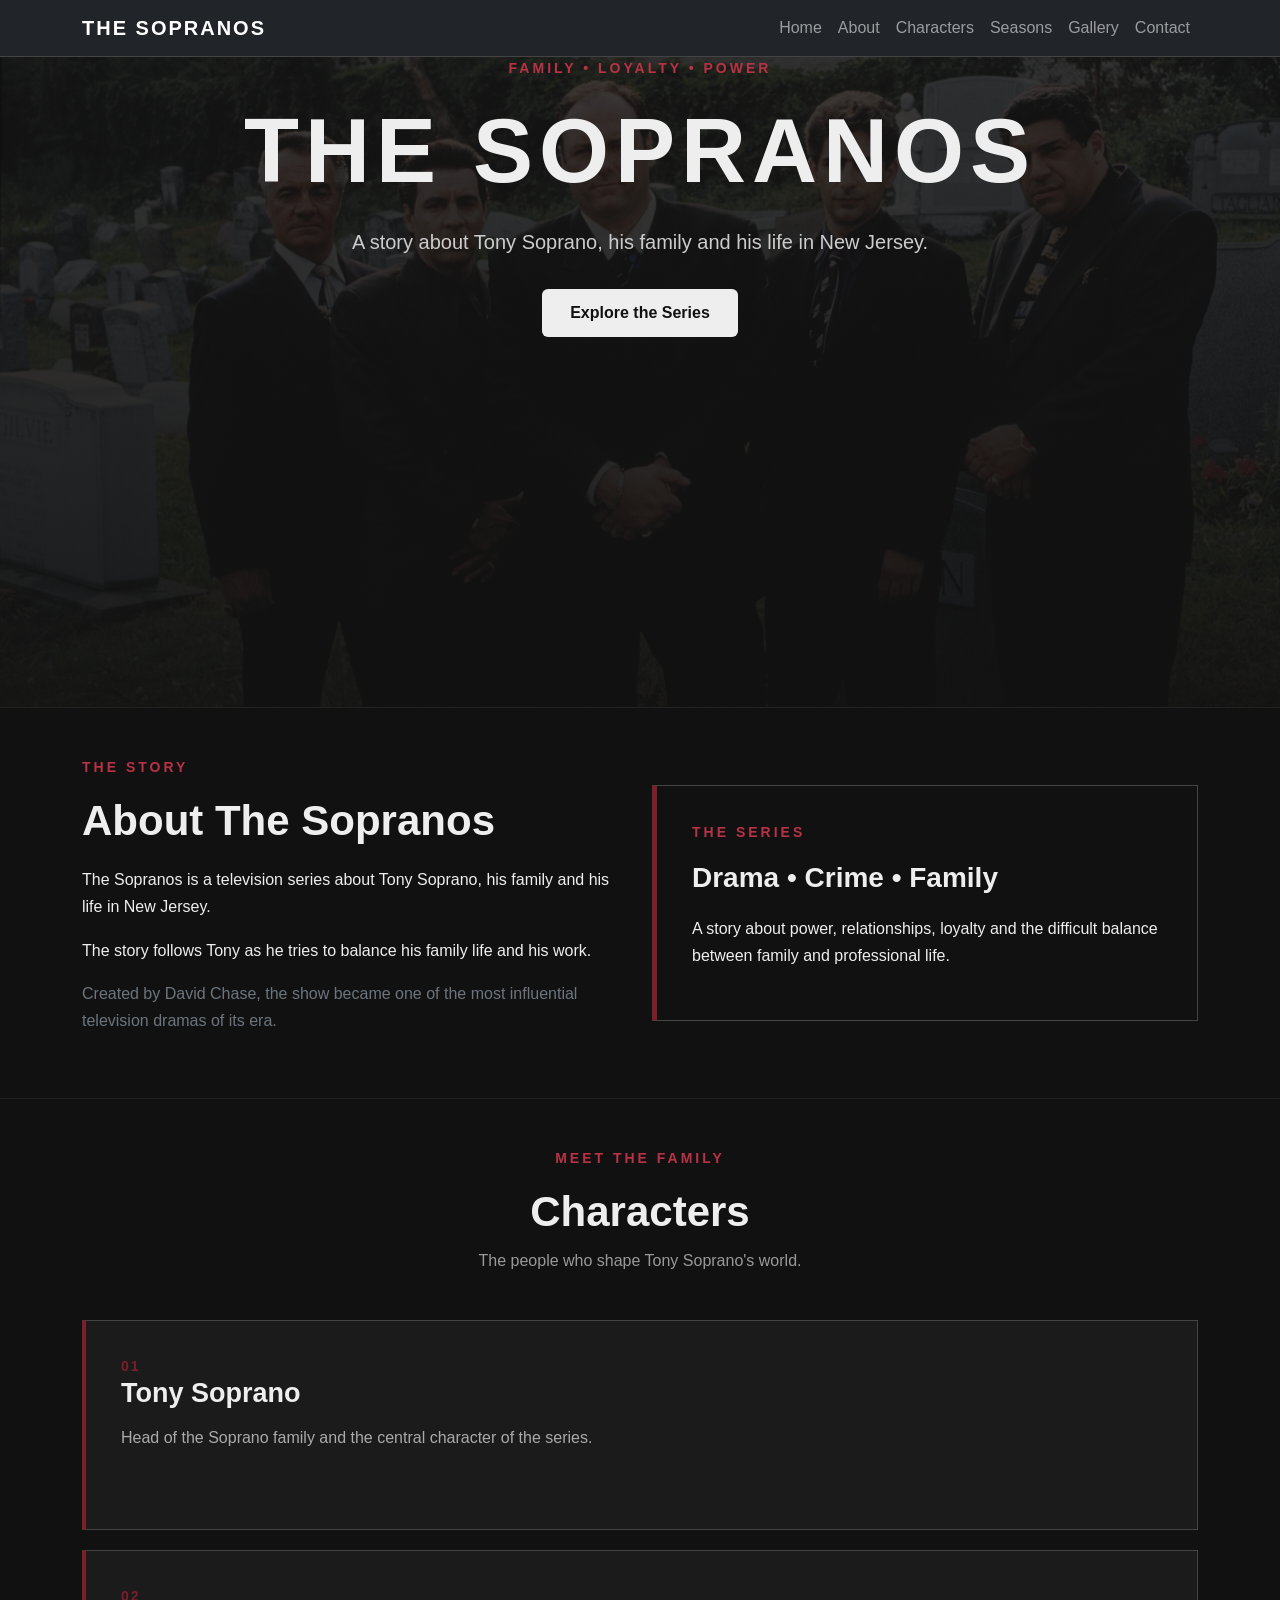
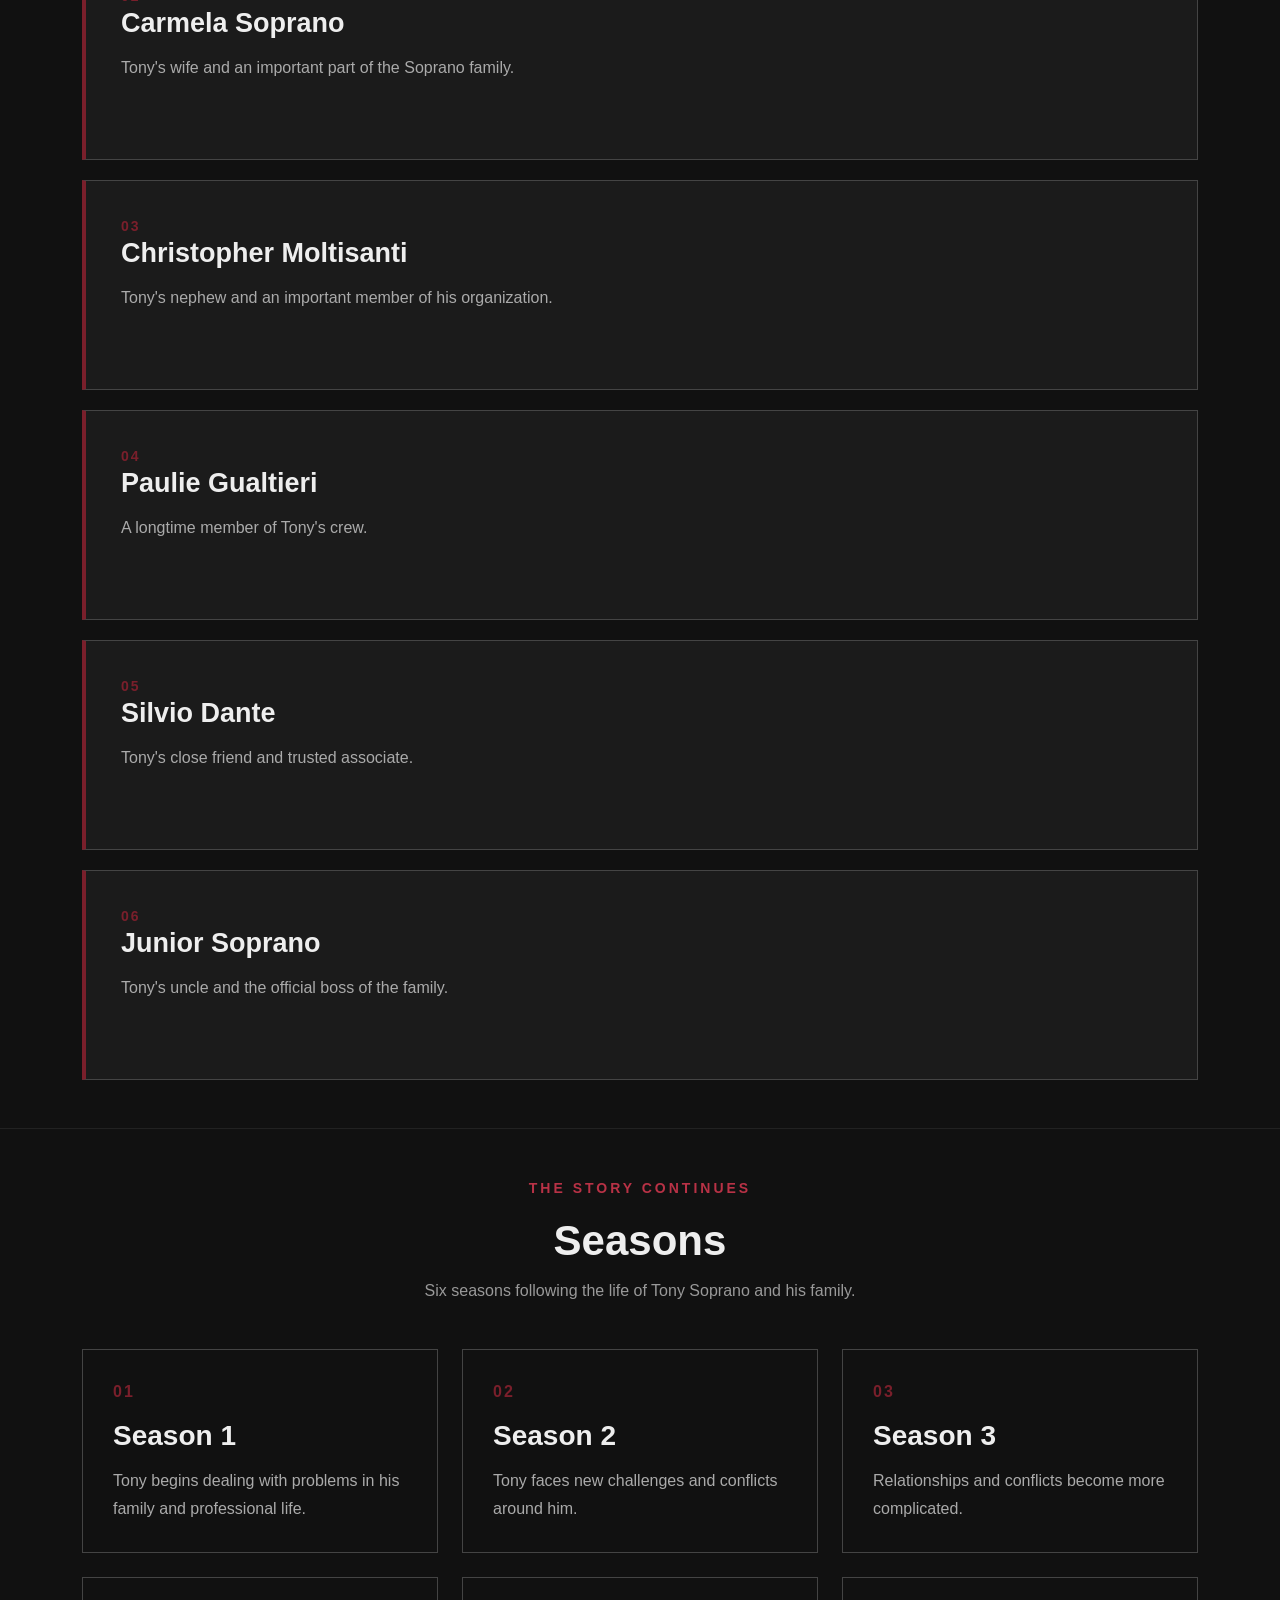
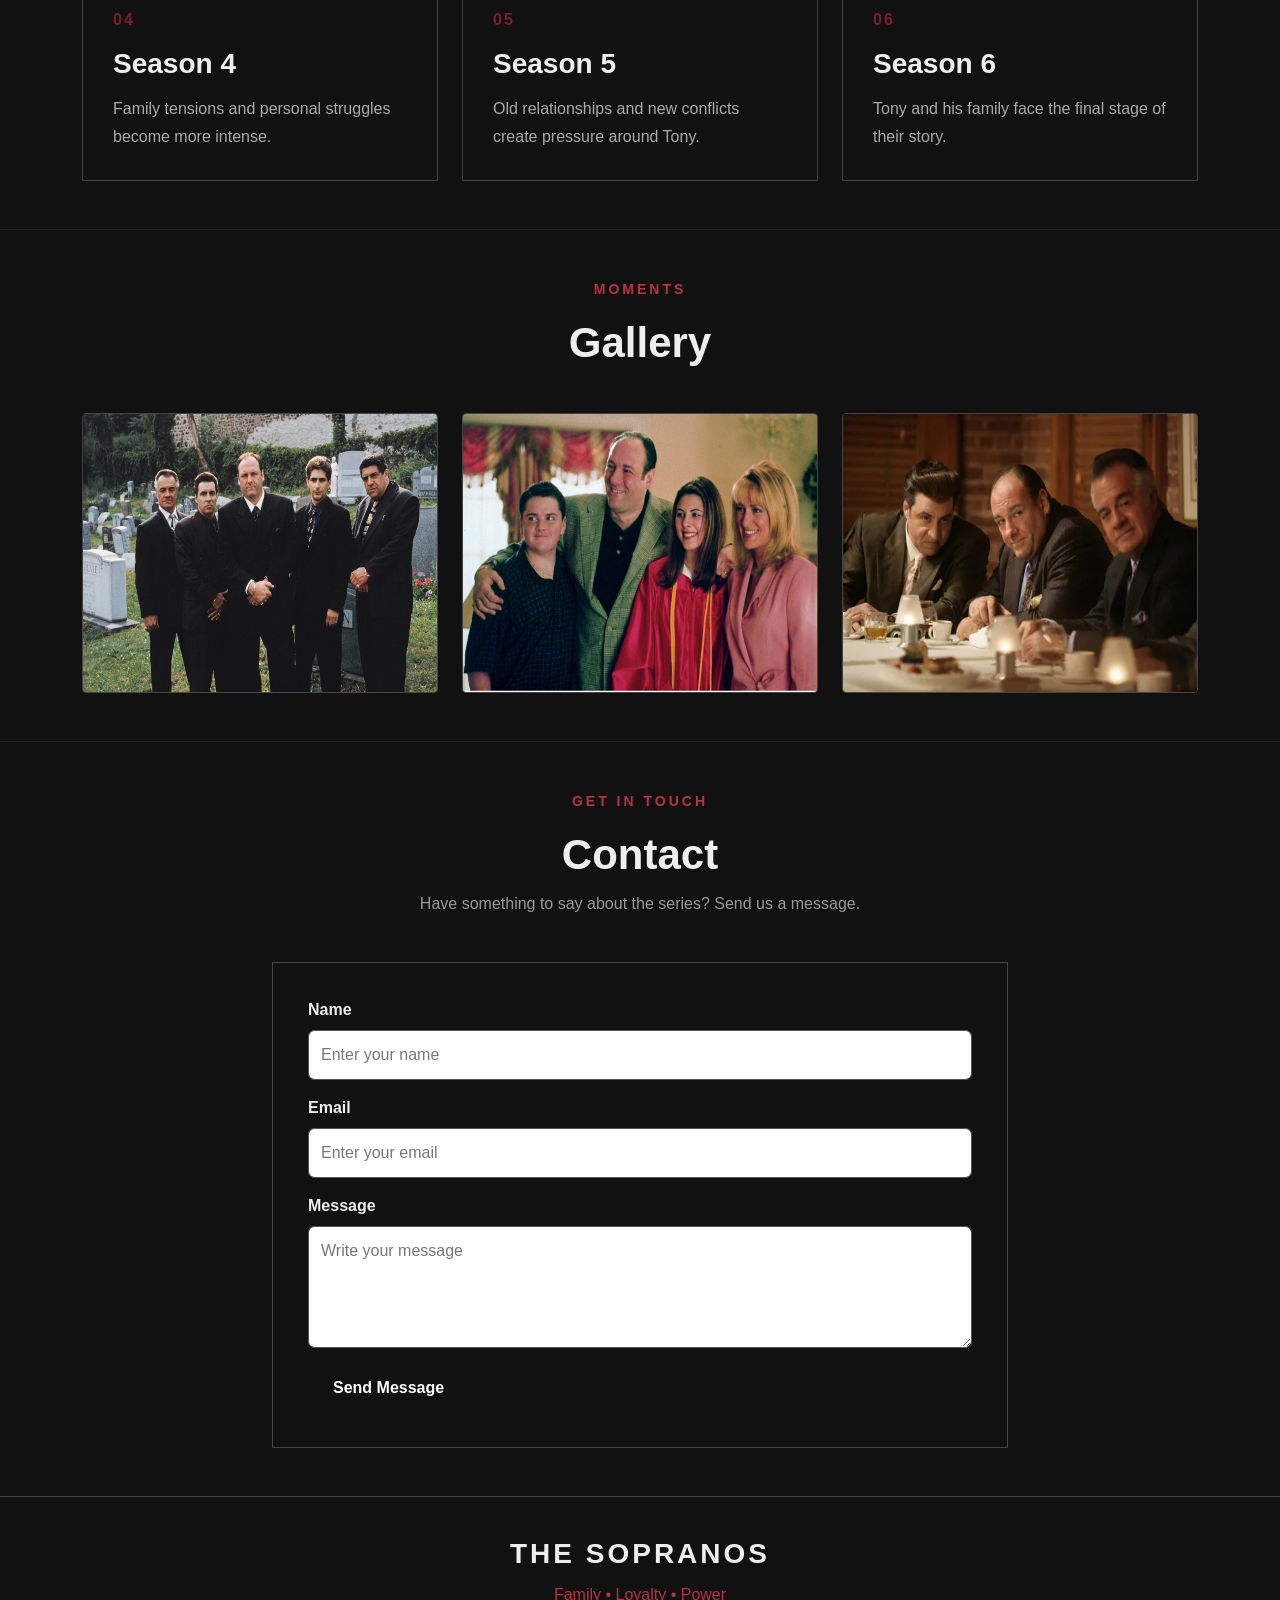
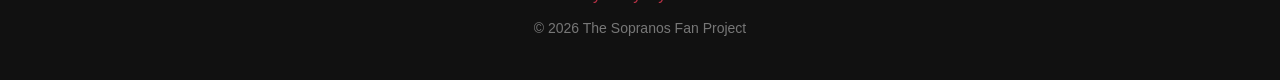
==== index.html @ 7b1c1f1a "first commit" ====
<!DOCTYPE html>

<html lang="en">

<head>
    <meta charset="UTF-8">
    <meta name="viewport" content="width=device-width, initial-scale=1.0">


<title>The Sopranos</title>

<link
    href="https://cdn.jsdelivr.net/npm/bootstrap@5.3.3/dist/css/bootstrap.min.css"
    rel="stylesheet">

<link rel="stylesheet" href="css/style.css">


</head>

<body>


<nav class="navbar navbar-expand-lg navbar-dark bg-dark">
    <div class="container">

        <a class="navbar-brand" href="#home">THE SOPRANOS</a>

        <button
            class="navbar-toggler"
            type="button"
            data-bs-toggle="collapse"
            data-bs-target="#mainNavbar"
            aria-controls="mainNavbar"
            aria-expanded="false"
            aria-label="Toggle navigation">

            <span class="navbar-toggler-icon"></span>
        </button>

        <div class="collapse navbar-collapse" id="mainNavbar">

            <ul class="navbar-nav ms-auto">

                <li class="nav-item">
                    <a class="nav-link" href="#home">Home</a>
                </li>

                <li class="nav-item">
                    <a class="nav-link" href="#about">About</a>
                </li>

                <li class="nav-item">
                    <a class="nav-link" href="characters.html">
    Characters
</a>
                </li>

                <li class="nav-item">
                    <a class="nav-link" href="#seasons">Seasons</a>
                </li>

                <li class="nav-item">
                    <a class="nav-link" href="#gallery">Gallery</a>
                </li>

                <li class="nav-item">
                    <a class="nav-link" href="#contact">Contact</a>
                </li>

            </ul>

        </div>
    </div>
</nav>


<main>

    <section id="home" class="hero-section">

        <div class="container text-center">

            <p class="hero-label">FAMILY • LOYALTY • POWER</p>

            <h1>THE SOPRANOS</h1>

            <p class="hero-description">
                A story about Tony Soprano,
                his family and his life in New Jersey.
            </p>

            <a href="#about" class="btn hero-button">
                Explore the Series
            </a>

        </div>

    </section>


    <section id="about" class="py-5">

        <div class="container">

            <div class="row align-items-center g-4">

                <div class="col-12 col-md-6">

                    <p class="section-label">THE STORY</p>

                    <h2>About The Sopranos</h2>

                    <p>
                        The Sopranos is a television series about Tony Soprano,
                        his family and his life in New Jersey.
                    </p>

                    <p>
                        The story follows Tony as he tries to balance
                        his family life and his work.
                    </p>

                    <p class="text-secondary">
                        Created by David Chase, the show became one of the
                        most influential television dramas of its era.
                    </p>

                </div>

                <div class="col-12 col-md-6">

                    <div class="about-box">

                        <p class="section-label">THE SERIES</p>

                        <h3>Drama • Crime • Family</h3>

                        <p>
                            A story about power, relationships,
                            loyalty and the difficult balance between
                            family and professional life.
                        </p>

                    </div>

                </div>

            </div>

        </div>

    </section>


    <section id="characters" class="py-5">

        <div class="container">

            <div class="section-heading text-center">

                <p class="section-label">MEET THE FAMILY</p>

                <h2>Characters</h2>

                <p>
                    The people who shape Tony Soprano's world.
                </p>

            </div>

            <div class="characters-grid">

                <div class="character-card">

                    <span class="character-number">01</span>

                    <h3>Tony Soprano</h3>

                    <p>
                        Head of the Soprano family and the central
                        character of the series.
                    </p>

                </div>


                <div class="character-card">

                    <span class="character-number">02</span>

                    <h3>Carmela Soprano</h3>

                    <p>
                        Tony's wife and an important part of
                        the Soprano family.
                    </p>

                </div>


                <div class="character-card">

                    <span class="character-number">03</span>

                    <h3>Christopher Moltisanti</h3>

                    <p>
                        Tony's nephew and an important member
                        of his organization.
                    </p>

                </div>


                <div class="character-card">

                    <span class="character-number">04</span>

                    <h3>Paulie Gualtieri</h3>

                    <p>
                        A longtime member of Tony's crew.
                    </p>

                </div>


                <div class="character-card">

                    <span class="character-number">05</span>

                    <h3>Silvio Dante</h3>

                    <p>
                        Tony's close friend and trusted associate.
                    </p>

                </div>


                <div class="character-card">

                    <span class="character-number">06</span>

                    <h3>Junior Soprano</h3>

                    <p>
                        Tony's uncle and the official boss
                        of the family.
                    </p>

                </div>

            </div>

        </div>

    </section>


    <section id="seasons" class="py-5">

        <div class="container">

            <div class="section-heading text-center">

                <p class="section-label">THE STORY CONTINUES</p>

                <h2>Seasons</h2>

                <p>
                    Six seasons following the life of Tony Soprano
                    and his family.
                </p>

            </div>

            <div class="row g-4">

                <div class="col-12 col-md-6 col-lg-4">

                    <div class="season-card h-100">

                        <span>01</span>

                        <h3>Season 1</h3>

                        <p>
                            Tony begins dealing with problems
                            in his family and professional life.
                        </p>

                    </div>

                </div>


                <div class="col-12 col-md-6 col-lg-4">

                    <div class="season-card h-100">

                        <span>02</span>

                        <h3>Season 2</h3>

                        <p>
                            Tony faces new challenges and
                            conflicts around him.
                        </p>

                    </div>

                </div>


                <div class="col-12 col-md-6 col-lg-4">

                    <div class="season-card h-100">

                        <span>03</span>

                        <h3>Season 3</h3>

                        <p>
                            Relationships and conflicts
                            become more complicated.
                        </p>

                    </div>

                </div>


                <div class="col-12 col-md-6 col-lg-4">

                    <div class="season-card h-100">

                        <span>04</span>

                        <h3>Season 4</h3>

                        <p>
                            Family tensions and personal
                            struggles become more intense.
                        </p>

                    </div>

                </div>


                <div class="col-12 col-md-6 col-lg-4">

                    <div class="season-card h-100">

                        <span>05</span>

                        <h3>Season 5</h3>

                        <p>
                            Old relationships and new conflicts
                            create pressure around Tony.
                        </p>

                    </div>

                </div>


                <div class="col-12 col-md-6 col-lg-4">

                    <div class="season-card h-100">

                        <span>06</span>

                        <h3>Season 6</h3>

                        <p>
                            Tony and his family face the final
                            stage of their story.
                        </p>

                    </div>

                </div>

            </div>

        </div>

    </section>


    <section id="gallery" class="py-5">

        <div class="container">

            <div class="section-heading text-center">

                <p class="section-label">MOMENTS</p>

                <h2>Gallery</h2>

            </div>

            <div class="row g-4">

                <div class="col-12 col-md-6 col-lg-4">

                    <img
                        src="images/soprano1.webp"
                        alt="Tony Soprano and his crew"
                        class="img-fluid gallery-img">

                </div>


                <div class="col-12 col-md-6 col-lg-4">

                    <img
                        src="images/soprano2.avif"
                        alt="The Soprano family"
                        class="img-fluid gallery-img">

                </div>


                <div class="col-12 col-md-6 col-lg-4">

                    <img
                        src="images/soprano3.webp"
                        alt="Silvio, Tony and Paulie"
                        class="img-fluid gallery-img">

                </div>

            </div>

        </div>

    </section>


    <section id="contact" class="py-5">

        <div class="container">

            <div class="section-heading text-center">

                <p class="section-label">GET IN TOUCH</p>

                <h2>Contact</h2>

                <p>
                    Have something to say about the series?
                    Send us a message.
                </p>

            </div>

            <div class="row justify-content-center">

                <div class="col-12 col-md-8">

                    <form>

                        <div class="mb-3">

                            <label for="name" class="form-label">
                                Name
                            </label>

                            <input
                                type="text"
                                class="form-control"
                                id="name"
                                placeholder="Enter your name">

                        </div>


                        <div class="mb-3">

                            <label for="email" class="form-label">
                                Email
                            </label>

                            <input
                                type="email"
                                class="form-control"
                                id="email"
                                placeholder="Enter your email">

                        </div>


                        <div class="mb-3">

                            <label for="message" class="form-label">
                                Message
                            </label>

                            <textarea
                                class="form-control"
                                id="message"
                                rows="4"
                                placeholder="Write your message"></textarea>

                        </div>


                        <button type="submit" class="btn submit-button">
                            Send Message
                        </button>

                    </form>

                </div>

            </div>

        </div>

    </section>

</main>


<footer>

    <div class="container text-center">

        <h3>THE SOPRANOS</h3>

        <p>
            Family • Loyalty • Power
        </p>

        <small>
            © 2026 The Sopranos Fan Project
        </small>

    </div>

</footer>


<script
    src="https://cdn.jsdelivr.net/npm/bootstrap@5.3.3/dist/js/bootstrap.bundle.min.js">
</script>


</body>

</html>
---- css/style.css ----
* {
  box-sizing: border-box;
  }

html {
scroll-behavior: smooth;
}

body {
margin: 0;
font-family: Arial, sans-serif;
background-color: #111111;
color: #eeeeee;
}

section {
background-color: #111111;
border-top: 1px solid #222222;
}

h1,
h2,
h3 {
font-weight: 700;
}

h2 {
font-size: 42px;
margin-bottom: 20px;
}

p {
line-height: 1.7;
}

/* NAVBAR */

.navbar {
border-bottom: 1px solid #444444;
}

.navbar-brand {
font-weight: 700;
letter-spacing: 2px;
}

.nav-link {
transition: color 0.3s ease;
}

.nav-link:hover {
color: #b83246 !important;
}

/* HERO */

.hero-section {
min-height: 600px;

```
display: flex;
align-items: center;
justify-content: center;

background:
    linear-gradient(rgba(17, 17, 17, 0.82), rgba(17, 17, 17, 0.95)),
    url("../images/soprano1.webp");

background-size: cover;
background-position: center;

text-align: center;

border-top: none;
```

}

.hero-section h1 {
font-size: 72px;
letter-spacing: 6px;
margin: 10px 0 20px;
}

.hero-label,
.section-label {
color: #b83246;
font-size: 14px;
font-weight: 700;
letter-spacing: 3px;
text-transform: uppercase;
}

.hero-description {
max-width: 600px;
margin: 0 auto 30px;
color: #cccccc;
font-size: 20px;
}

.hero-button {
padding: 12px 28px;
background-color: #eeeeee;
color: #111111;
border: none;
font-weight: 700;
transition: 0.3s ease;
}

.hero-button:hover {
background-color: #b83246;
color: #ffffff;
transform: translateY(-3px);
}

/* ABOUT */

#about {
padding-top: 80px;
padding-bottom: 80px;
}

.about-box {
padding: 35px;

```
background-color: #1b1b1b;

border: 1px solid #444444;
border-left: 5px solid #7a1f2b;

transition: 0.3s ease;
```

}

.about-box:hover {
transform: translateY(-5px);
border-color: #7a1f2b;
}

.about-box h3 {
margin-bottom: 20px;
}

/* SECTION HEADINGS */

.section-heading {
max-width: 700px;
margin: 0 auto 45px;
}

.section-heading h2 {
margin-bottom: 10px;
}

.section-heading p:last-child {
color: #999999;
}

/* CHARACTERS */

#characters {
padding-top: 80px;
padding-bottom: 80px;
}

.characters-grid {
display: grid;
grid-template-columns: 1fr;
gap: 20px;
}

.character-card {
position: relative;

```
padding: 30px;
min-height: 210px;

background-color: #1b1b1b;

border: 1px solid #444444;
border-left: 4px solid #7a1f2b;

transition:
    transform 0.3s ease,
    border-color 0.3s ease,
    background-color 0.3s ease;
```

}

.character-card:hover {
transform: translateY(-8px);
border-color: #7a1f2b;
background-color: #202020;
}

.character-number {
display: block;

```
margin-bottom: 25px;

color: #7a1f2b;

font-size: 14px;
font-weight: 700;
letter-spacing: 2px;
```

}

.character-card h3 {
margin-bottom: 15px;
font-size: 25px;
}

.character-card p {
margin: 0;
color: #aaaaaa;
}

/* SEASONS */

#seasons {
padding-top: 80px;
padding-bottom: 80px;
}

.season-card {
padding: 30px;

```
background-color: #1b1b1b;

border: 1px solid #444444;

transition:
    transform 0.3s ease,
    border-color 0.3s ease;
```

}

.season-card:hover {
transform: translateY(-6px);
border-color: #7a1f2b;
}

.season-card > span {
color: #7a1f2b;

```
font-size: 14px;
font-weight: 700;
letter-spacing: 2px;
```

}

.season-card h3 {
margin-top: 15px;
margin-bottom: 15px;
}

.season-card p {
margin: 0;
color: #aaaaaa;
}

/* GALLERY */

#gallery {
padding-top: 80px;
padding-bottom: 80px;
}

.gallery-img {
width: 100%;
height: 280px;

```
object-fit: cover;

border: 1px solid #444444;
border-radius: 4px;

transition:
    transform 0.3s ease,
    border-color 0.3s ease;
```

}

.gallery-img:hover {
transform: scale(1.03);
border-color: #7a1f2b;
}

/* CONTACT */

#contact {
padding-top: 80px;
padding-bottom: 80px;
}

form {
padding: 35px;

```
background-color: #1b1b1b;

border: 1px solid #444444;
```

}

.form-label {
color: #eeeeee;
font-weight: 600;
}

.form-control {
padding: 12px;

```
background-color: #222222;
color: #eeeeee;

border: 1px solid #555555;
```

}

.form-control::placeholder {
color: #777777;
}

.form-control:focus {
background-color: #222222;
color: #eeeeee;

```
border-color: #7a1f2b;

box-shadow: none;
```

}

.submit-button {
padding: 12px 25px;

```
background-color: #7a1f2b;
color: #ffffff;

border: none;

font-weight: 700;

transition: 0.3s ease;
```

}

.submit-button:hover {
background-color: #b83246;
color: #ffffff;
transform: translateY(-2px);
}

/* FOOTER */

footer {
padding: 40px 0;

```
background-color: #0b0b0b;

border-top: 1px solid #444444;
```

}

footer h3 {
margin-bottom: 10px;

```
font-size: 20px;
letter-spacing: 3px;
```

}

footer p {
margin-bottom: 8px;
color: #b83246;
}

footer small {
color: #777777;
}

/* TABLET */

@media (min-width: 768px) {

```
.characters-grid {
    grid-template-columns: repeat(2, 1fr);
}

.hero-section h1 {
    font-size: 80px;
}

.character-card {
    padding: 35px;
}
```

}

/* LAPTOP */

@media (min-width: 1200px) {

```
.characters-grid {
    grid-template-columns: repeat(3, 1fr);
}

.hero-section {
    min-height: 650px;
}

.hero-section h1 {
    font-size: 90px;
}

.character-card h3 {
    font-size: 27px;
}
```

}

/* MOBILE */

@media (max-width: 575px) {

```
h2 {
    font-size: 34px;
}

.hero-section {
    min-height: 550px;
    padding: 40px 20px;
}

.hero-section h1 {
    font-size: 48px;
    letter-spacing: 3px;
}

.hero-description {
    font-size: 17px;
}

.section-label {
    font-size: 12px;
    letter-spacing: 2px;
}

.about-box,
form {
    padding: 25px;
}

.gallery-img {
    height: 230px;
}
```

}
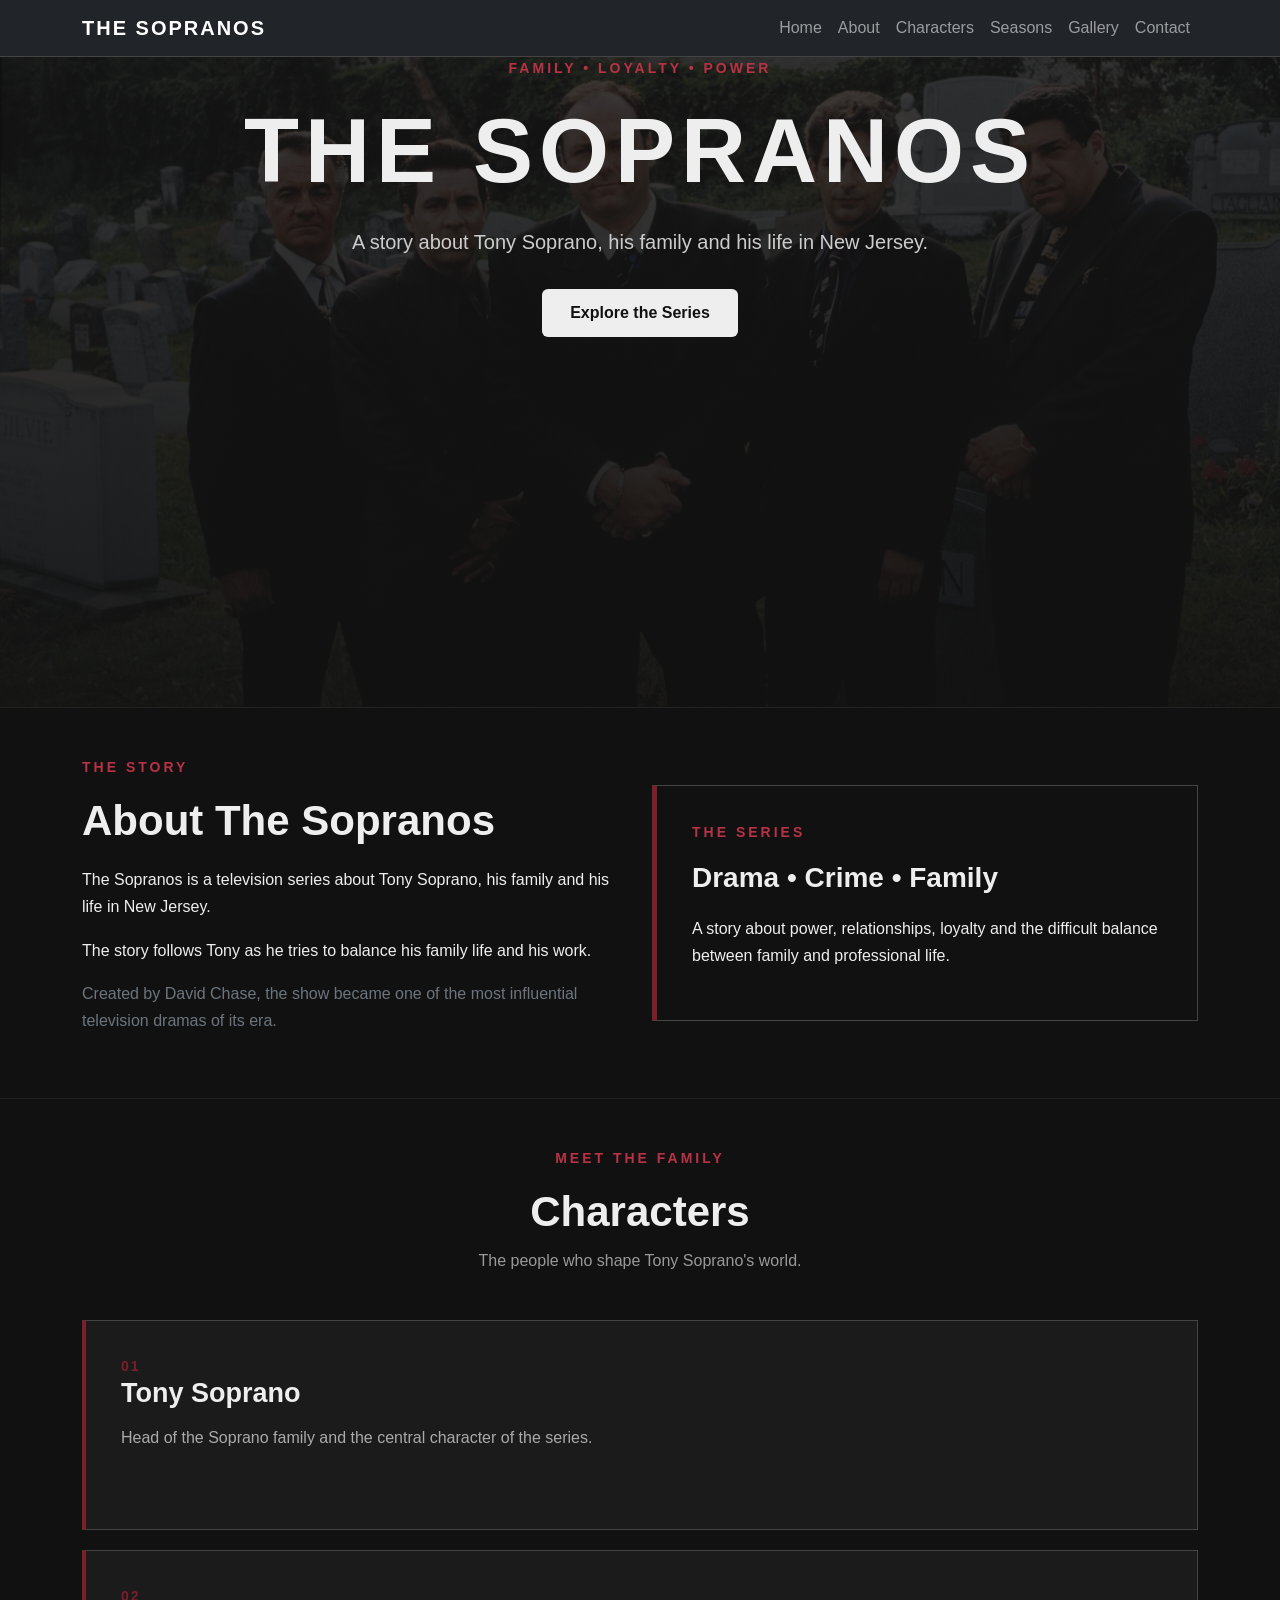
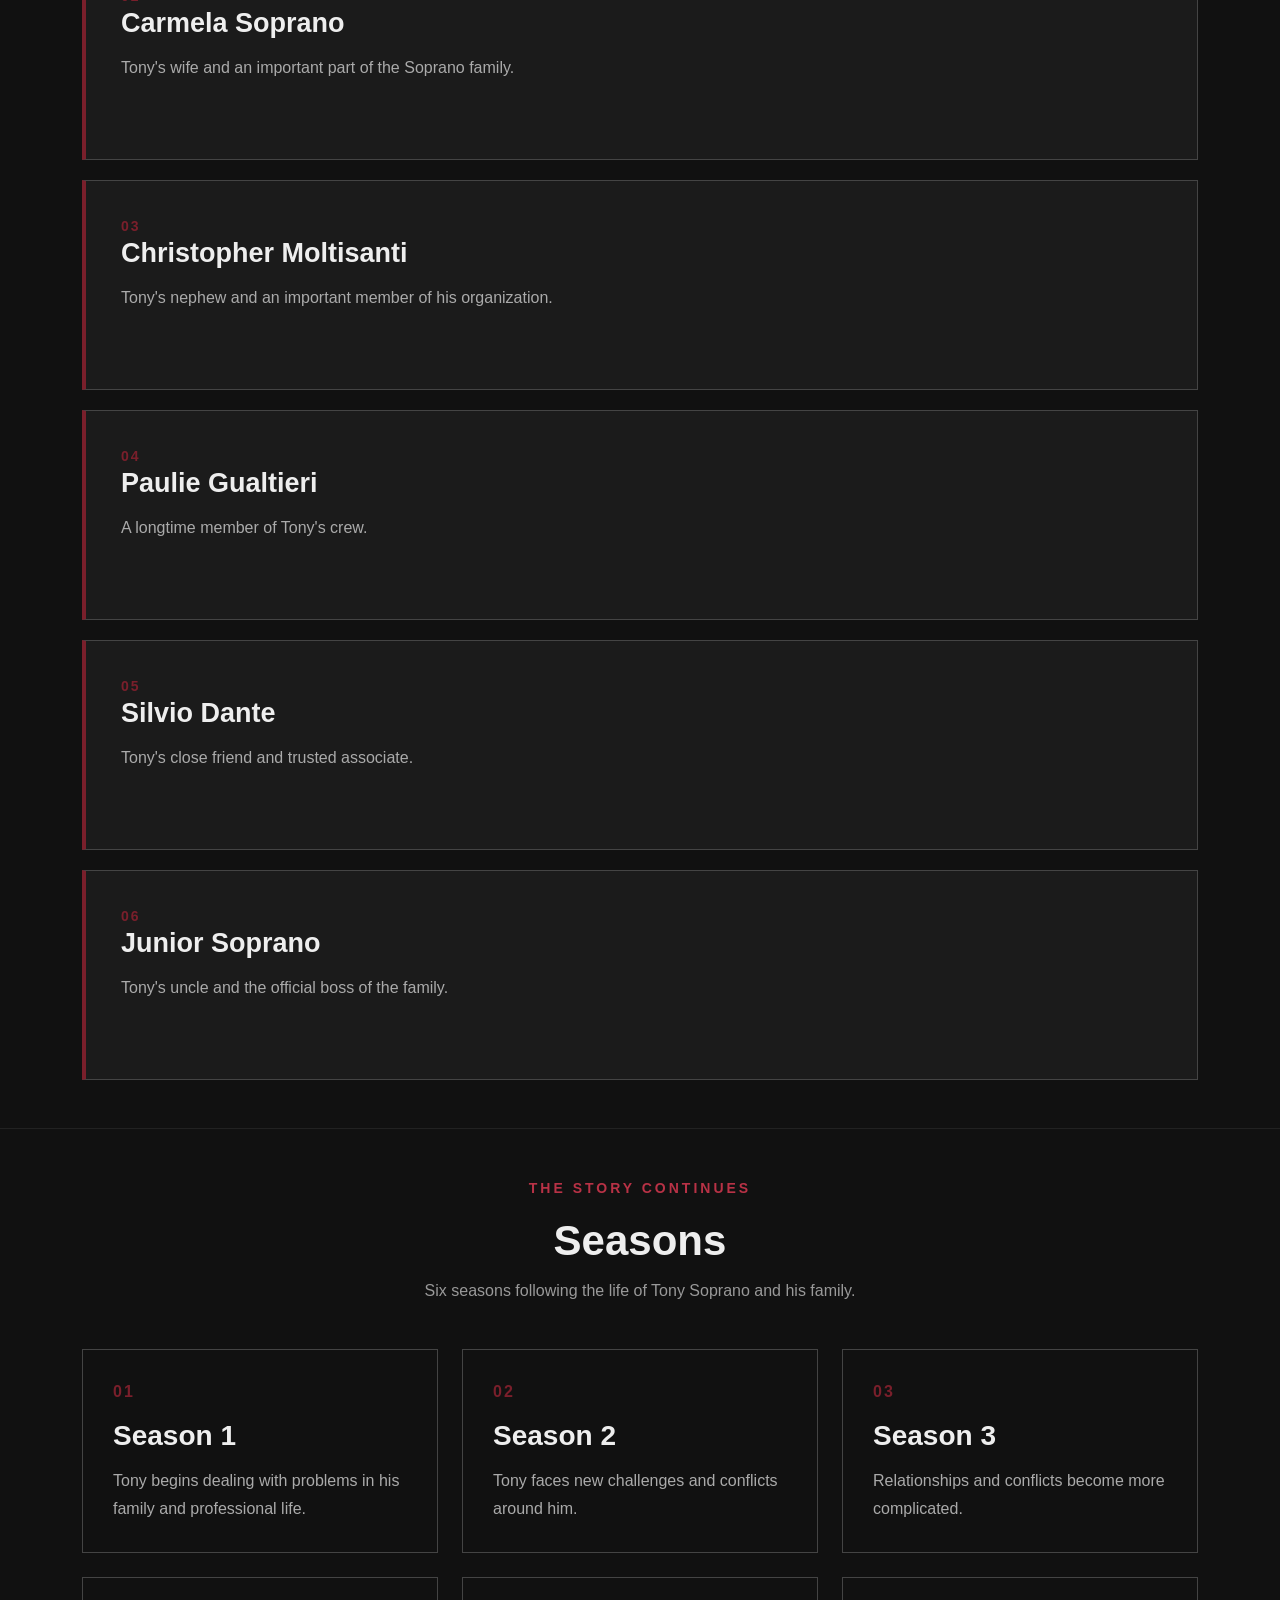
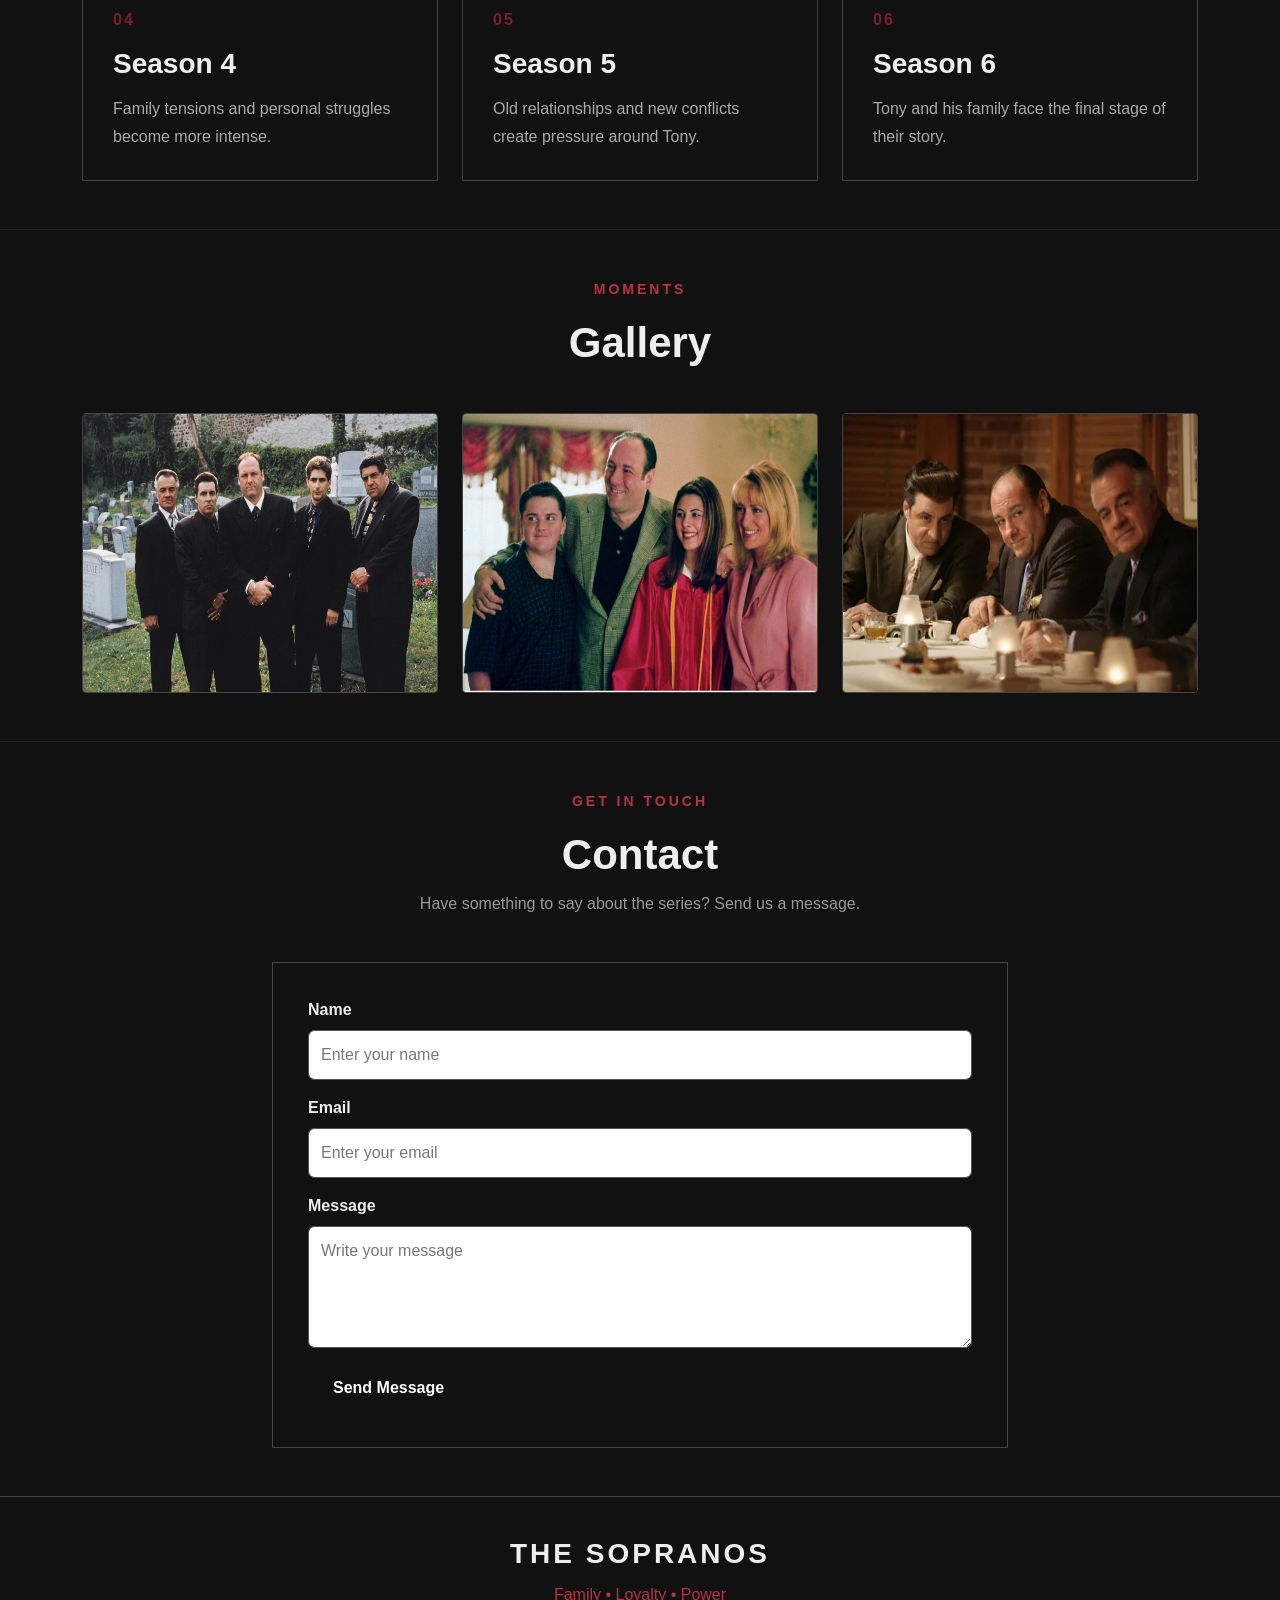
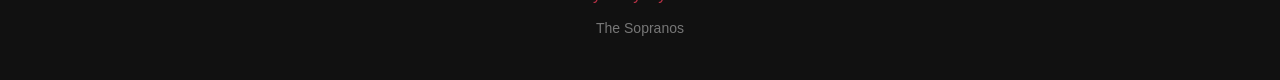
==== commit 261c42e4: "Second Commit" ====
--- a/index.html
+++ b/index.html
@@ -538,7 +538,7 @@
         </p>
 
         <small>
-            © 2026 The Sopranos Fan Project
+            The Sopranos
         </small>
 
     </div>
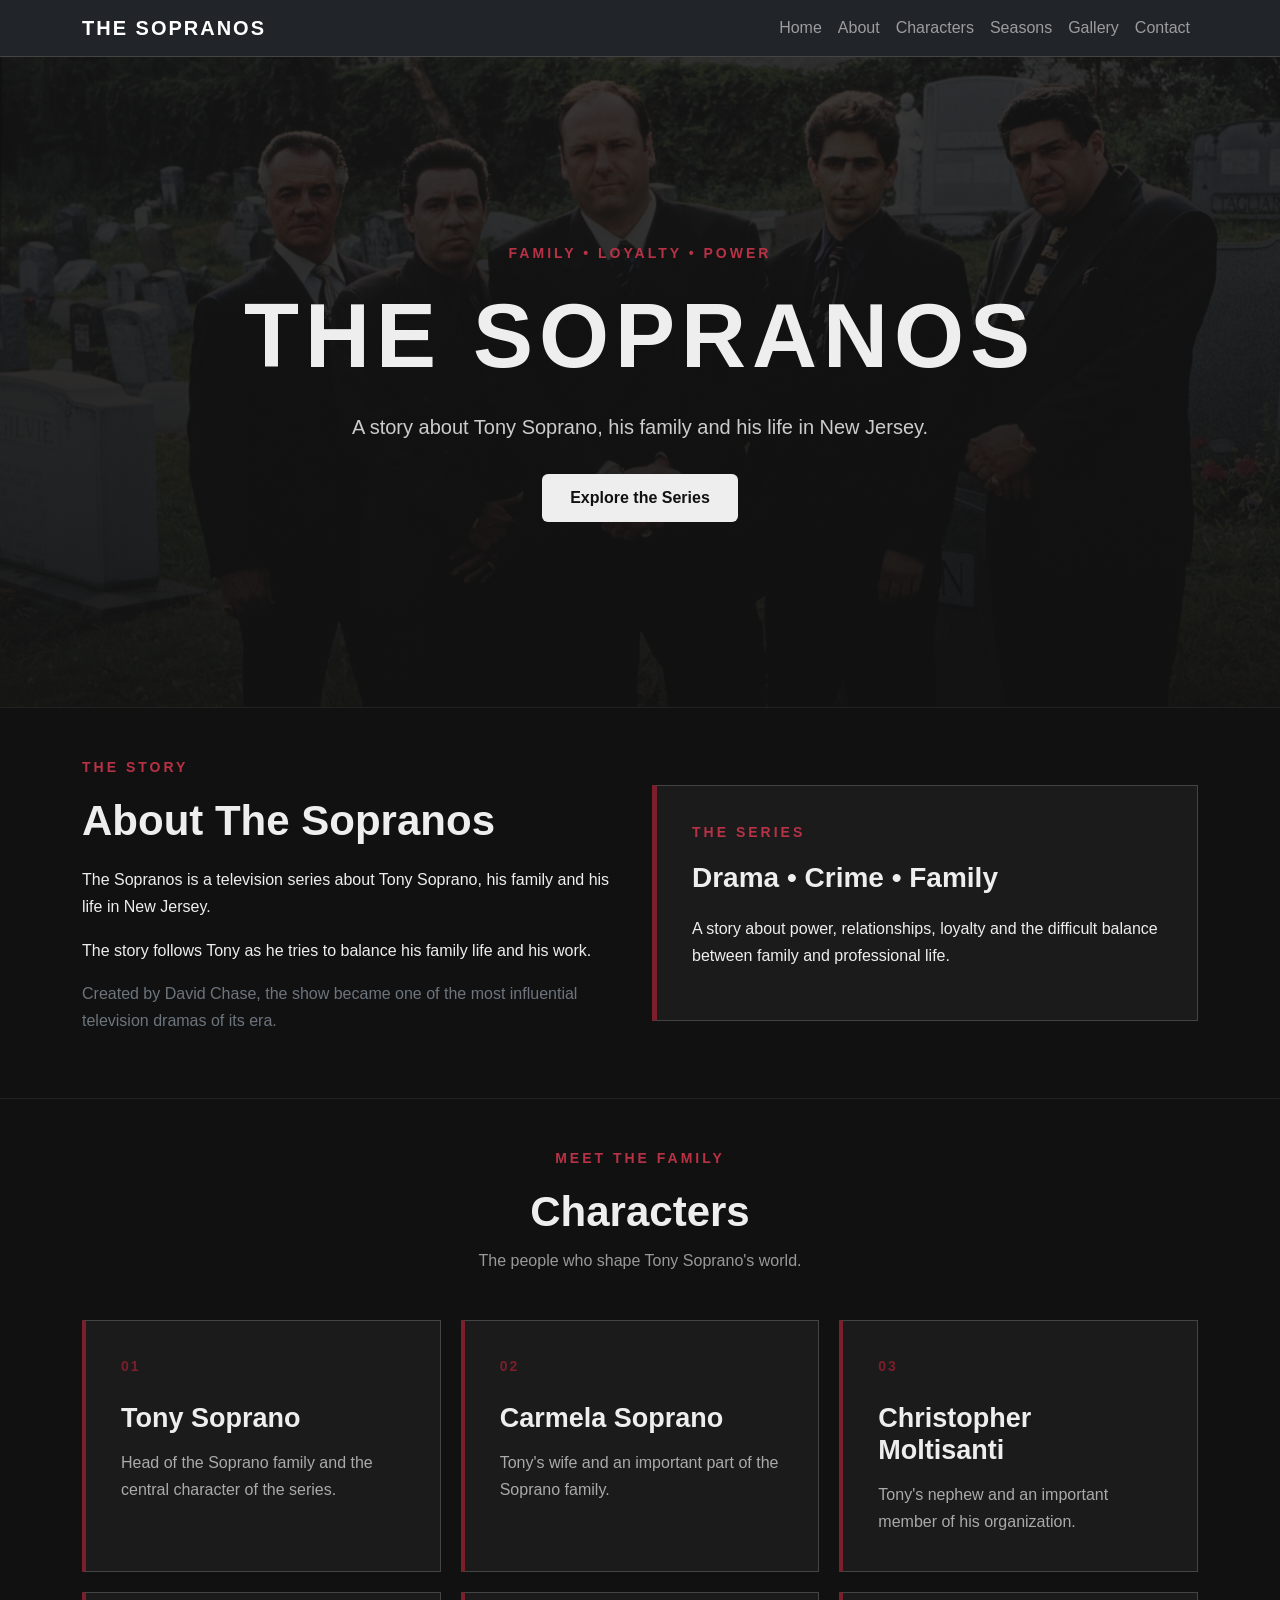
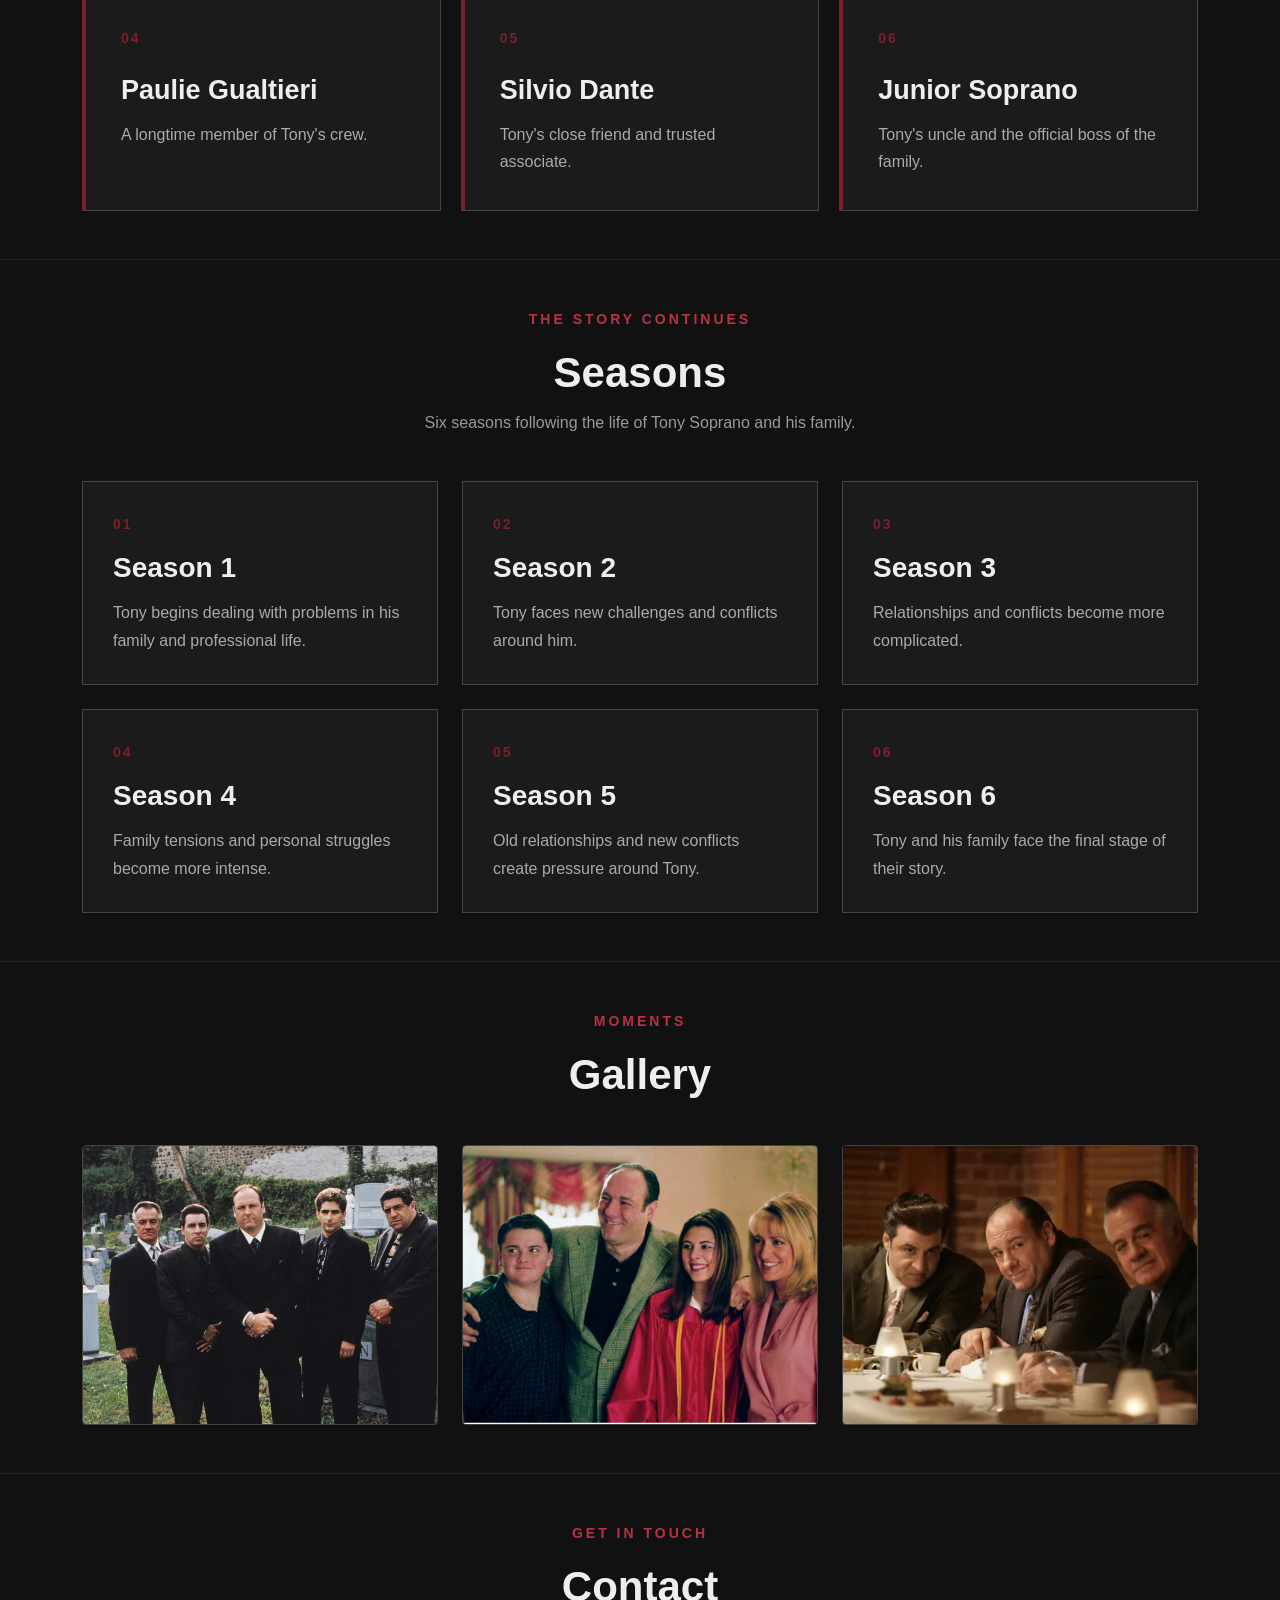
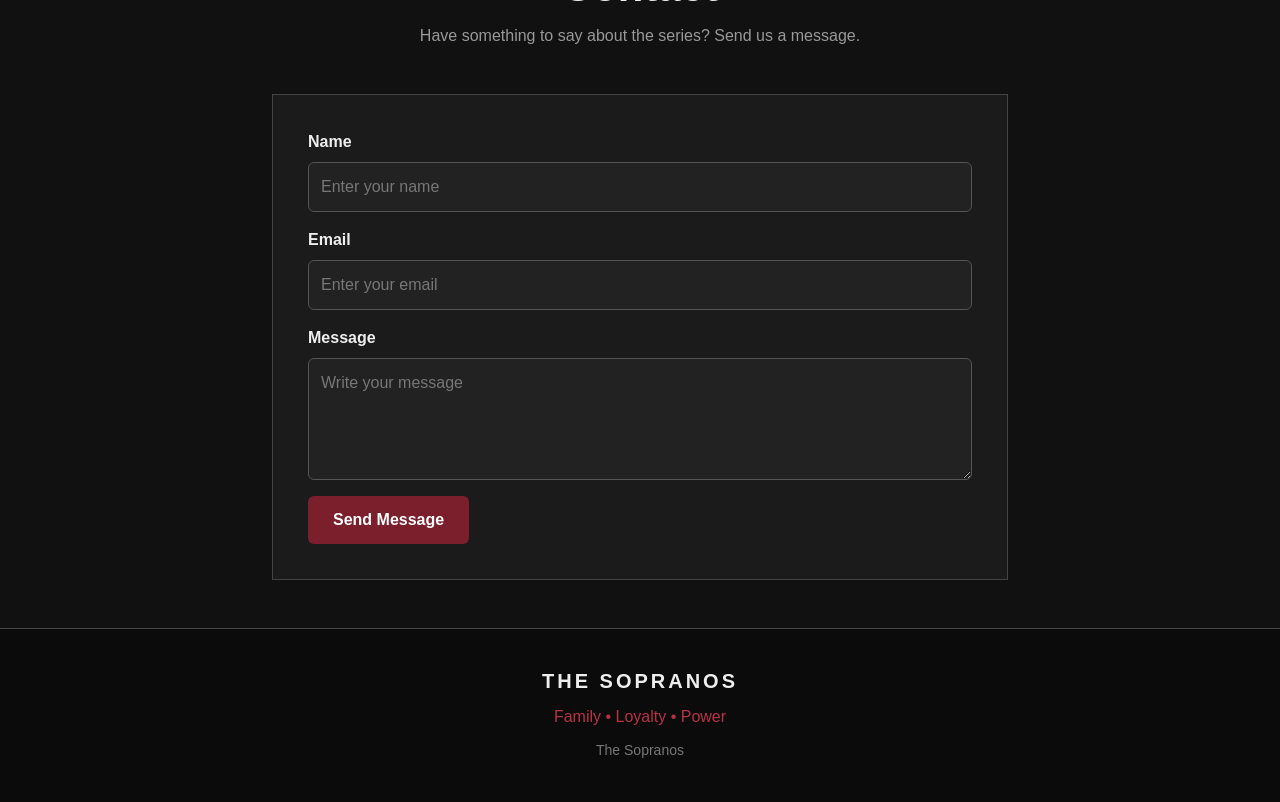
==== commit e46a2ecb: "fix bug" ====
--- a/index.html
+++ b/index.html
@@ -6,20 +6,16 @@
     <meta charset="UTF-8">
     <meta name="viewport" content="width=device-width, initial-scale=1.0">
 
-
-<title>The Sopranos</title>
-
-<link
-    href="https://cdn.jsdelivr.net/npm/bootstrap@5.3.3/dist/css/bootstrap.min.css"
-    rel="stylesheet">
-
-<link rel="stylesheet" href="css/style.css">
-
-
+    <title>The Sopranos</title>
+
+    <link
+        href="https://cdn.jsdelivr.net/npm/bootstrap@5.3.3/dist/css/bootstrap.min.css"
+        rel="stylesheet">
+
+    <link rel="stylesheet" href="css/style.css">
 </head>
 
 <body>
-
 
 <nav class="navbar navbar-expand-lg navbar-dark bg-dark">
     <div class="container">
@@ -51,9 +47,7 @@
                 </li>
 
                 <li class="nav-item">
-                    <a class="nav-link" href="characters.html">
-    Characters
-</a>
+                    <a class="nav-link" href="characters.html">Characters</a>
                 </li>
 
                 <li class="nav-item">
@@ -463,7 +457,7 @@
 
                 <div class="col-12 col-md-8">
 
-                    <form>
+                    <form action="#" method="post">
 
                         <div class="mb-3">
 
@@ -475,7 +469,9 @@
                                 type="text"
                                 class="form-control"
                                 id="name"
-                                placeholder="Enter your name">
+                                name="name"
+                                placeholder="Enter your name"
+                                required>
 
                         </div>
 
@@ -490,7 +486,9 @@
                                 type="email"
                                 class="form-control"
                                 id="email"
-                                placeholder="Enter your email">
+                                name="email"
+                                placeholder="Enter your email"
+                                required>
 
                         </div>
 
@@ -504,8 +502,10 @@
                             <textarea
                                 class="form-control"
                                 id="message"
+                                name="message"
                                 rows="4"
-                                placeholder="Write your message"></textarea>
+                                placeholder="Write your message"
+                                required></textarea>
 
                         </div>
 
@@ -550,7 +550,6 @@
     src="https://cdn.jsdelivr.net/npm/bootstrap@5.3.3/dist/js/bootstrap.bundle.min.js">
 </script>
 
-
 </body>
 
-</html>
+</html>
--- a/css/style.css
+++ b/css/style.css
@@ -1,489 +1,411 @@
 * {
-  box-sizing: border-box;
-  }
+    box-sizing: border-box;
+}
 
 html {
-scroll-behavior: smooth;
+    scroll-behavior: smooth;
 }
 
 body {
-margin: 0;
-font-family: Arial, sans-serif;
-background-color: #111111;
-color: #eeeeee;
+    margin: 0;
+    font-family: Arial, sans-serif;
+    background-color: #111111;
+    color: #eeeeee;
 }
 
 section {
-background-color: #111111;
-border-top: 1px solid #222222;
+    background-color: #111111;
+    border-top: 1px solid #222222;
 }
 
 h1,
 h2,
 h3 {
-font-weight: 700;
+    font-weight: 700;
 }
 
 h2 {
-font-size: 42px;
-margin-bottom: 20px;
+    font-size: 42px;
+    margin-bottom: 20px;
 }
 
 p {
-line-height: 1.7;
+    line-height: 1.7;
 }
 
 /* NAVBAR */
 
 .navbar {
-border-bottom: 1px solid #444444;
+    border-bottom: 1px solid #444444;
 }
 
 .navbar-brand {
-font-weight: 700;
-letter-spacing: 2px;
+    font-weight: 700;
+    letter-spacing: 2px;
 }
 
 .nav-link {
-transition: color 0.3s ease;
+    transition: color 0.3s ease;
 }
 
 .nav-link:hover {
-color: #b83246 !important;
+    color: #b83246 !important;
 }
 
 /* HERO */
 
 .hero-section {
-min-height: 600px;
-
-```
-display: flex;
-align-items: center;
-justify-content: center;
-
-background:
-    linear-gradient(rgba(17, 17, 17, 0.82), rgba(17, 17, 17, 0.95)),
-    url("../images/soprano1.webp");
-
-background-size: cover;
-background-position: center;
-
-text-align: center;
-
-border-top: none;
-```
-
+    min-height: 600px;
+    display: flex;
+    align-items: center;
+    justify-content: center;
+
+    background:
+        linear-gradient(
+            rgba(17, 17, 17, 0.82),
+            rgba(17, 17, 17, 0.95)
+        ),
+        url("../images/soprano1.webp");
+
+    background-size: cover;
+    background-position: center;
+    text-align: center;
+    border-top: none;
 }
 
 .hero-section h1 {
-font-size: 72px;
-letter-spacing: 6px;
-margin: 10px 0 20px;
+    font-size: 72px;
+    letter-spacing: 6px;
+    margin: 10px 0 20px;
 }
 
 .hero-label,
 .section-label {
-color: #b83246;
-font-size: 14px;
-font-weight: 700;
-letter-spacing: 3px;
-text-transform: uppercase;
+    color: #b83246;
+    font-size: 14px;
+    font-weight: 700;
+    letter-spacing: 3px;
+    text-transform: uppercase;
 }
 
 .hero-description {
-max-width: 600px;
-margin: 0 auto 30px;
-color: #cccccc;
-font-size: 20px;
+    max-width: 600px;
+    margin: 0 auto 30px;
+    color: #cccccc;
+    font-size: 20px;
 }
 
 .hero-button {
-padding: 12px 28px;
-background-color: #eeeeee;
-color: #111111;
-border: none;
-font-weight: 700;
-transition: 0.3s ease;
+    padding: 12px 28px;
+    background-color: #eeeeee;
+    color: #111111;
+    border: none;
+    font-weight: 700;
+    transition: 0.3s ease;
 }
 
 .hero-button:hover {
-background-color: #b83246;
-color: #ffffff;
-transform: translateY(-3px);
+    background-color: #b83246;
+    color: #ffffff;
+    transform: translateY(-3px);
 }
 
 /* ABOUT */
 
 #about {
-padding-top: 80px;
-padding-bottom: 80px;
+    padding-top: 80px;
+    padding-bottom: 80px;
 }
 
 .about-box {
-padding: 35px;
-
-```
-background-color: #1b1b1b;
-
-border: 1px solid #444444;
-border-left: 5px solid #7a1f2b;
-
-transition: 0.3s ease;
-```
-
+    padding: 35px;
+    background-color: #1b1b1b;
+    border: 1px solid #444444;
+    border-left: 5px solid #7a1f2b;
+    transition: 0.3s ease;
 }
 
 .about-box:hover {
-transform: translateY(-5px);
-border-color: #7a1f2b;
+    transform: translateY(-5px);
+    border-color: #7a1f2b;
 }
 
 .about-box h3 {
-margin-bottom: 20px;
+    margin-bottom: 20px;
 }
 
 /* SECTION HEADINGS */
 
 .section-heading {
-max-width: 700px;
-margin: 0 auto 45px;
+    max-width: 700px;
+    margin: 0 auto 45px;
 }
 
 .section-heading h2 {
-margin-bottom: 10px;
+    margin-bottom: 10px;
 }
 
 .section-heading p:last-child {
-color: #999999;
+    color: #999999;
 }
 
 /* CHARACTERS */
 
 #characters {
-padding-top: 80px;
-padding-bottom: 80px;
+    padding-top: 80px;
+    padding-bottom: 80px;
 }
 
 .characters-grid {
-display: grid;
-grid-template-columns: 1fr;
-gap: 20px;
+    display: grid;
+    grid-template-columns: 1fr;
+    gap: 20px;
 }
 
 .character-card {
-position: relative;
-
-```
-padding: 30px;
-min-height: 210px;
-
-background-color: #1b1b1b;
-
-border: 1px solid #444444;
-border-left: 4px solid #7a1f2b;
-
-transition:
-    transform 0.3s ease,
-    border-color 0.3s ease,
-    background-color 0.3s ease;
-```
-
+    position: relative;
+    padding: 30px;
+    min-height: 210px;
+    background-color: #1b1b1b;
+    border: 1px solid #444444;
+    border-left: 4px solid #7a1f2b;
+
+    transition:
+        transform 0.3s ease,
+        border-color 0.3s ease,
+        background-color 0.3s ease;
 }
 
 .character-card:hover {
-transform: translateY(-8px);
-border-color: #7a1f2b;
-background-color: #202020;
+    transform: translateY(-8px);
+    border-color: #7a1f2b;
+    background-color: #202020;
 }
 
 .character-number {
-display: block;
-
-```
-margin-bottom: 25px;
-
-color: #7a1f2b;
-
-font-size: 14px;
-font-weight: 700;
-letter-spacing: 2px;
-```
-
+    display: block;
+    margin-bottom: 25px;
+    color: #7a1f2b;
+    font-size: 14px;
+    font-weight: 700;
+    letter-spacing: 2px;
 }
 
 .character-card h3 {
-margin-bottom: 15px;
-font-size: 25px;
+    margin-bottom: 15px;
+    font-size: 25px;
 }
 
 .character-card p {
-margin: 0;
-color: #aaaaaa;
+    margin: 0;
+    color: #aaaaaa;
 }
 
 /* SEASONS */
 
 #seasons {
-padding-top: 80px;
-padding-bottom: 80px;
+    padding-top: 80px;
+    padding-bottom: 80px;
 }
 
 .season-card {
-padding: 30px;
-
-```
-background-color: #1b1b1b;
-
-border: 1px solid #444444;
-
-transition:
-    transform 0.3s ease,
-    border-color 0.3s ease;
-```
-
+    padding: 30px;
+    background-color: #1b1b1b;
+    border: 1px solid #444444;
+
+    transition:
+        transform 0.3s ease,
+        border-color 0.3s ease;
 }
 
 .season-card:hover {
-transform: translateY(-6px);
-border-color: #7a1f2b;
+    transform: translateY(-6px);
+    border-color: #7a1f2b;
 }
 
 .season-card > span {
-color: #7a1f2b;
-
-```
-font-size: 14px;
-font-weight: 700;
-letter-spacing: 2px;
-```
-
+    color: #7a1f2b;
+    font-size: 14px;
+    font-weight: 700;
+    letter-spacing: 2px;
 }
 
 .season-card h3 {
-margin-top: 15px;
-margin-bottom: 15px;
+    margin-top: 15px;
+    margin-bottom: 15px;
 }
 
 .season-card p {
-margin: 0;
-color: #aaaaaa;
+    margin: 0;
+    color: #aaaaaa;
 }
 
 /* GALLERY */
 
 #gallery {
-padding-top: 80px;
-padding-bottom: 80px;
+    padding-top: 80px;
+    padding-bottom: 80px;
 }
 
 .gallery-img {
-width: 100%;
-height: 280px;
-
-```
-object-fit: cover;
-
-border: 1px solid #444444;
-border-radius: 4px;
-
-transition:
-    transform 0.3s ease,
-    border-color 0.3s ease;
-```
-
+    width: 100%;
+    height: 280px;
+    object-fit: cover;
+    border: 1px solid #444444;
+    border-radius: 4px;
+
+    transition:
+        transform 0.3s ease,
+        border-color 0.3s ease;
 }
 
 .gallery-img:hover {
-transform: scale(1.03);
-border-color: #7a1f2b;
+    transform: scale(1.03);
+    border-color: #7a1f2b;
 }
 
 /* CONTACT */
 
 #contact {
-padding-top: 80px;
-padding-bottom: 80px;
+    padding-top: 80px;
+    padding-bottom: 80px;
 }
 
 form {
-padding: 35px;
-
-```
-background-color: #1b1b1b;
-
-border: 1px solid #444444;
-```
-
+    padding: 35px;
+    background-color: #1b1b1b;
+    border: 1px solid #444444;
 }
 
 .form-label {
-color: #eeeeee;
-font-weight: 600;
+    color: #eeeeee;
+    font-weight: 600;
 }
 
 .form-control {
-padding: 12px;
-
-```
-background-color: #222222;
-color: #eeeeee;
-
-border: 1px solid #555555;
-```
-
+    padding: 12px;
+    background-color: #222222;
+    color: #eeeeee;
+    border: 1px solid #555555;
 }
 
 .form-control::placeholder {
-color: #777777;
+    color: #777777;
 }
 
 .form-control:focus {
-background-color: #222222;
-color: #eeeeee;
-
-```
-border-color: #7a1f2b;
-
-box-shadow: none;
-```
-
+    background-color: #222222;
+    color: #eeeeee;
+    border-color: #7a1f2b;
+    box-shadow: none;
 }
 
 .submit-button {
-padding: 12px 25px;
-
-```
-background-color: #7a1f2b;
-color: #ffffff;
-
-border: none;
-
-font-weight: 700;
-
-transition: 0.3s ease;
-```
-
+    padding: 12px 25px;
+    background-color: #7a1f2b;
+    color: #ffffff;
+    border: none;
+    font-weight: 700;
+    transition: 0.3s ease;
 }
 
 .submit-button:hover {
-background-color: #b83246;
-color: #ffffff;
-transform: translateY(-2px);
+    background-color: #b83246;
+    color: #ffffff;
+    transform: translateY(-2px);
 }
 
 /* FOOTER */
 
 footer {
-padding: 40px 0;
-
-```
-background-color: #0b0b0b;
-
-border-top: 1px solid #444444;
-```
-
+    padding: 40px 0;
+    background-color: #0b0b0b;
+    border-top: 1px solid #444444;
 }
 
 footer h3 {
-margin-bottom: 10px;
-
-```
-font-size: 20px;
-letter-spacing: 3px;
-```
-
+    margin-bottom: 10px;
+    font-size: 20px;
+    letter-spacing: 3px;
 }
 
 footer p {
-margin-bottom: 8px;
-color: #b83246;
+    margin-bottom: 8px;
+    color: #b83246;
 }
 
 footer small {
-color: #777777;
+    color: #777777;
 }
 
 /* TABLET */
 
 @media (min-width: 768px) {
-
-```
-.characters-grid {
-    grid-template-columns: repeat(2, 1fr);
-}
-
-.hero-section h1 {
-    font-size: 80px;
-}
-
-.character-card {
-    padding: 35px;
-}
-```
-
+    .characters-grid {
+        grid-template-columns: repeat(2, 1fr);
+    }
+
+    .hero-section h1 {
+        font-size: 80px;
+    }
+
+    .character-card {
+        padding: 35px;
+    }
 }
 
 /* LAPTOP */
 
 @media (min-width: 1200px) {
-
-```
-.characters-grid {
-    grid-template-columns: repeat(3, 1fr);
-}
-
-.hero-section {
-    min-height: 650px;
-}
-
-.hero-section h1 {
-    font-size: 90px;
-}
-
-.character-card h3 {
-    font-size: 27px;
-}
-```
-
+    .characters-grid {
+        grid-template-columns: repeat(3, 1fr);
+    }
+
+    .hero-section {
+        min-height: 650px;
+    }
+
+    .hero-section h1 {
+        font-size: 90px;
+    }
+
+    .character-card h3 {
+        font-size: 27px;
+    }
 }
 
 /* MOBILE */
 
 @media (max-width: 575px) {
-
-```
-h2 {
-    font-size: 34px;
-}
-
-.hero-section {
-    min-height: 550px;
-    padding: 40px 20px;
-}
-
-.hero-section h1 {
-    font-size: 48px;
-    letter-spacing: 3px;
-}
-
-.hero-description {
-    font-size: 17px;
-}
-
-.section-label {
-    font-size: 12px;
-    letter-spacing: 2px;
-}
-
-.about-box,
-form {
-    padding: 25px;
-}
-
-.gallery-img {
-    height: 230px;
-}
-```
-
-}
+    h2 {
+        font-size: 34px;
+    }
+
+    .hero-section {
+        min-height: 550px;
+        padding: 40px 20px;
+    }
+
+    .hero-section h1 {
+        font-size: 48px;
+        letter-spacing: 3px;
+    }
+
+    .hero-description {
+        font-size: 17px;
+    }
+
+    .section-label {
+        font-size: 12px;
+        letter-spacing: 2px;
+    }
+
+    .about-box,
+    form {
+        padding: 25px;
+    }
+
+    .gallery-img {
+        height: 230px;
+    }
+}
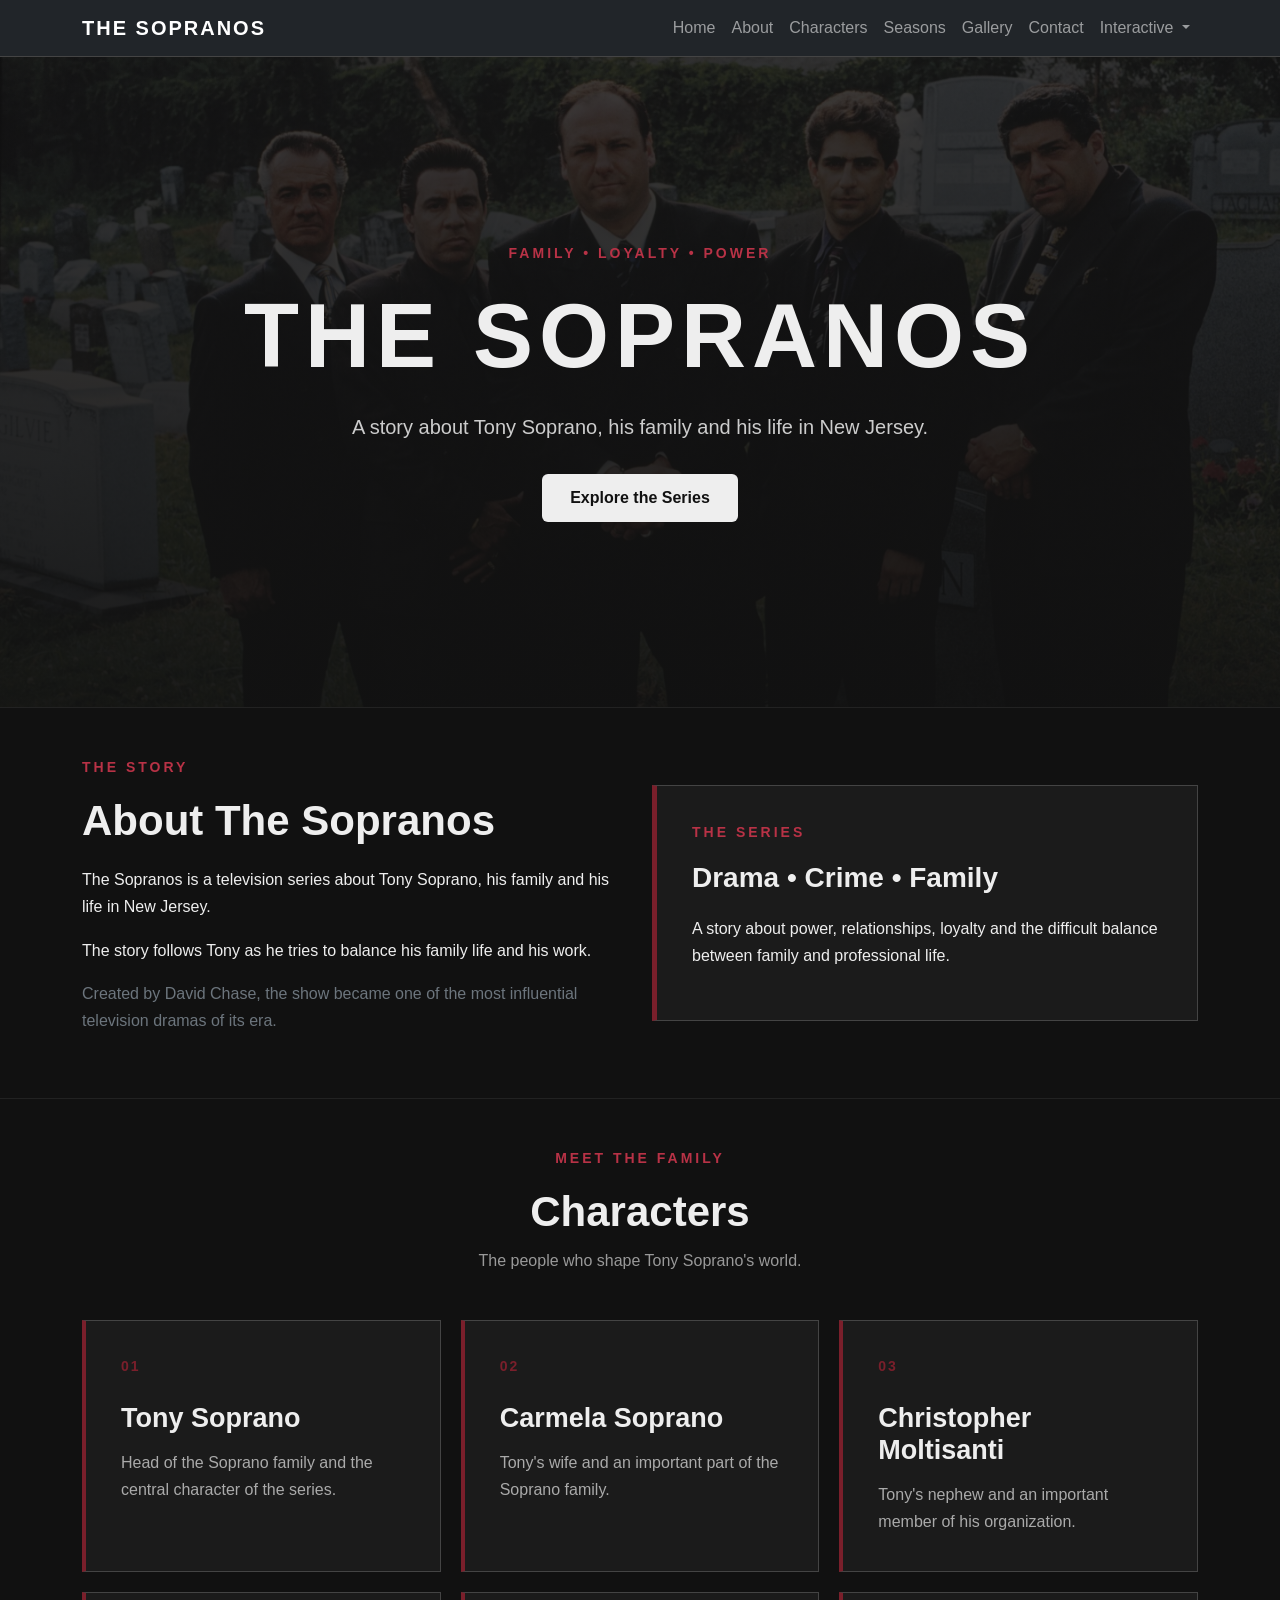
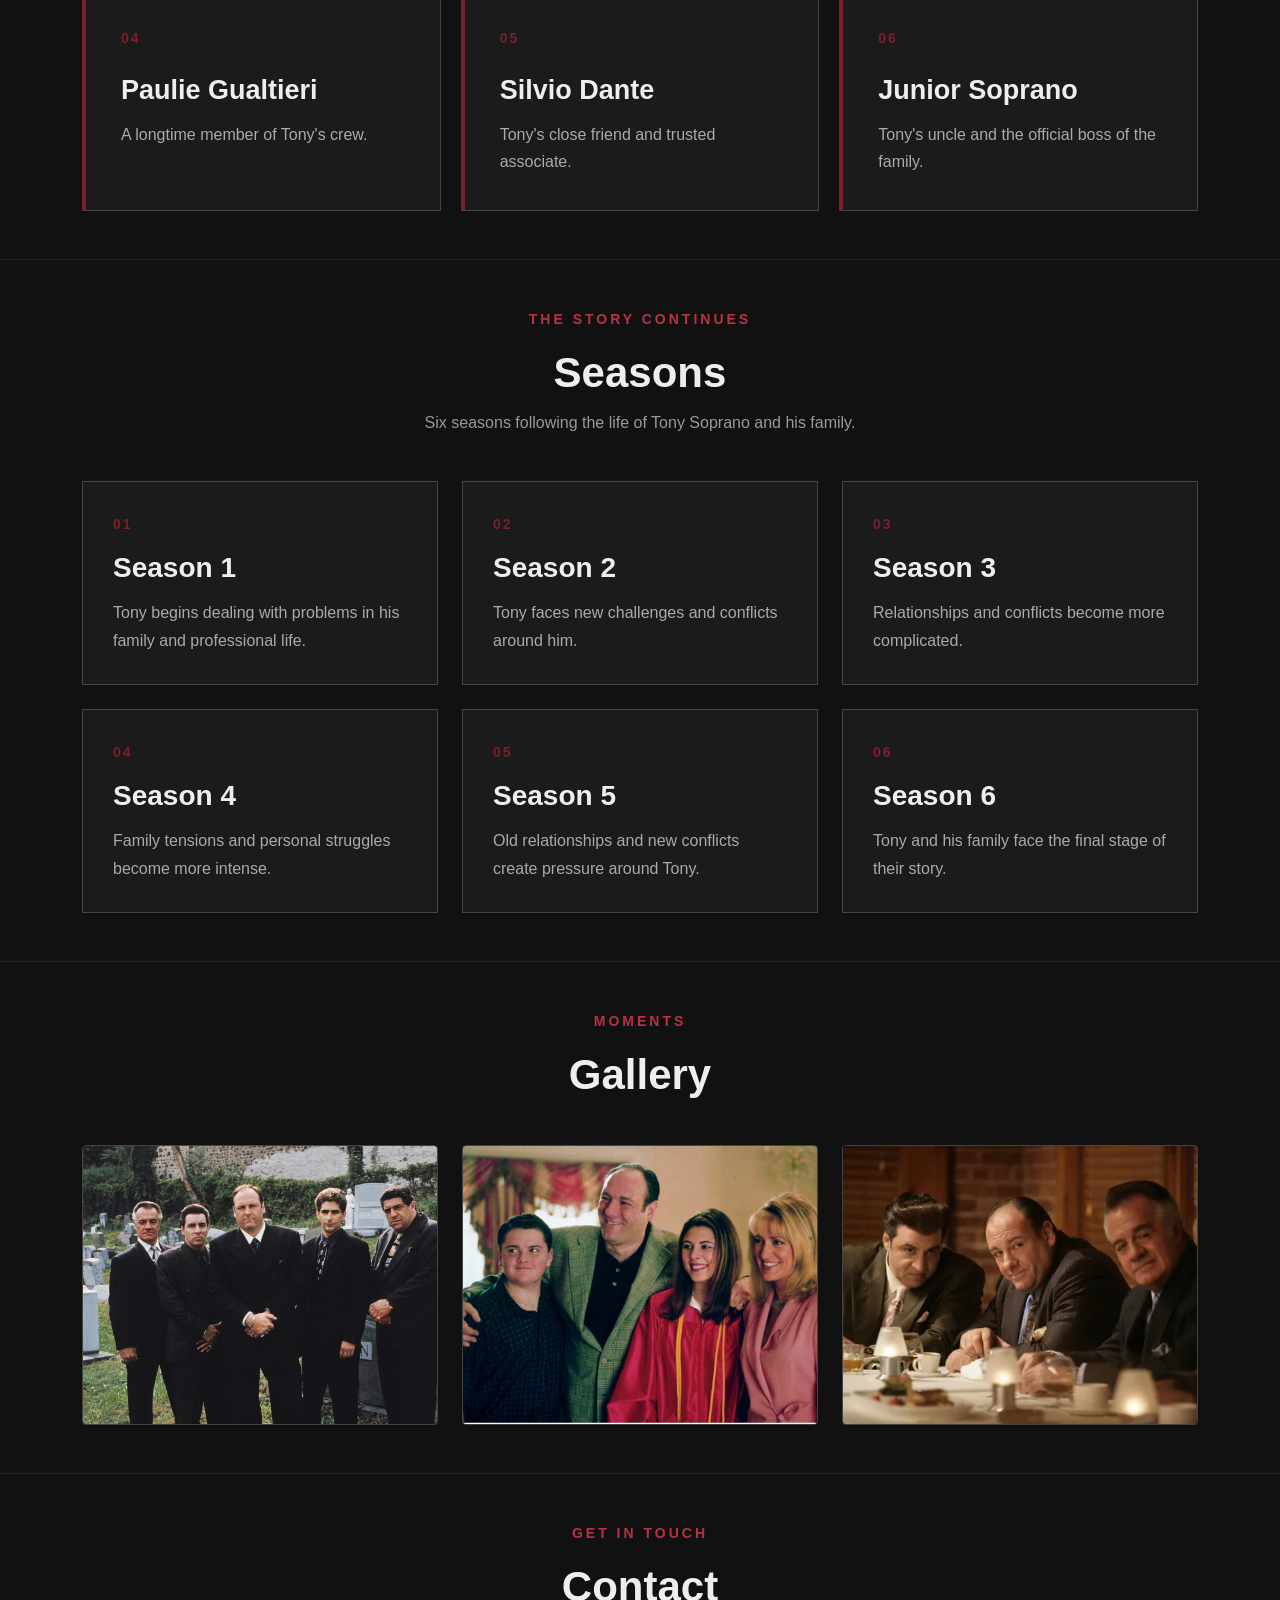
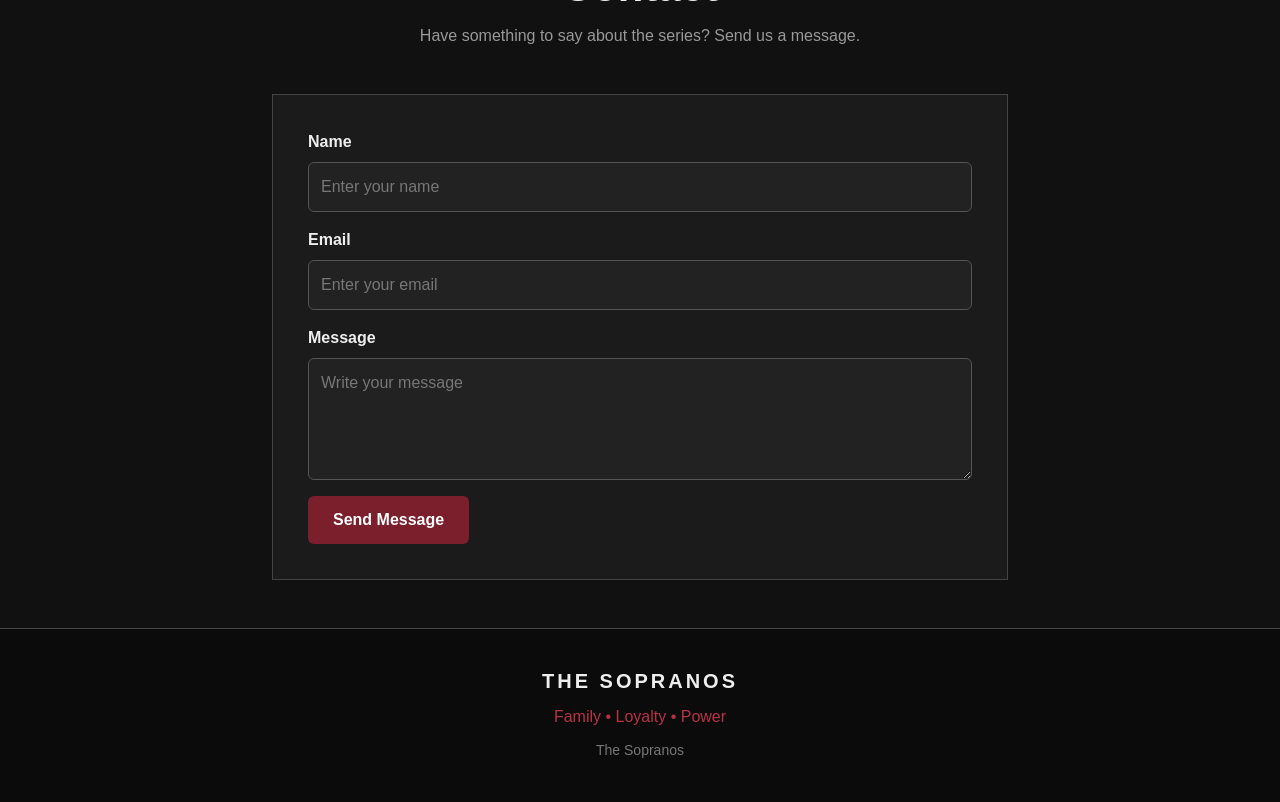
==== commit a5853e21: "Added 5 assignment" ====
--- a/index.html
+++ b/index.html
@@ -1,5 +1,4 @@
 <!DOCTYPE html>
-
 <html lang="en">
 
 <head>
@@ -62,6 +61,36 @@
                     <a class="nav-link" href="#contact">Contact</a>
                 </li>
 
+                <!-- НОВОЕ ВЫПАДАЮЩЕЕ МЕНЮ ДЛЯ ИНТЕРАКТИВНЫХ ЗАДАНИЙ -->
+                <li class="nav-item dropdown">
+                    <a
+                        class="nav-link dropdown-toggle"
+                        href="#"
+                        id="interactiveDropdown"
+                        role="button"
+                        data-bs-toggle="dropdown"
+                        aria-expanded="false">
+                        Interactive
+                    </a>
+                    <ul class="dropdown-menu dropdown-menu-dark dropdown-menu-end">
+                        <li>
+                            <a class="dropdown-item" href="game.html">
+                                Task 1 — Higher or Lower
+                            </a>
+                        </li>
+                        <li>
+                            <a class="dropdown-item" href="family-database.html">
+                                Task 2 — Family Database
+                            </a>
+                        </li>
+                        <li>
+                            <a class="dropdown-item" href="character-creator.html">
+                                Task 3 — Character Creator
+                            </a>
+                        </li>
+                    </ul>
+                </li>
+
             </ul>
 
         </div>
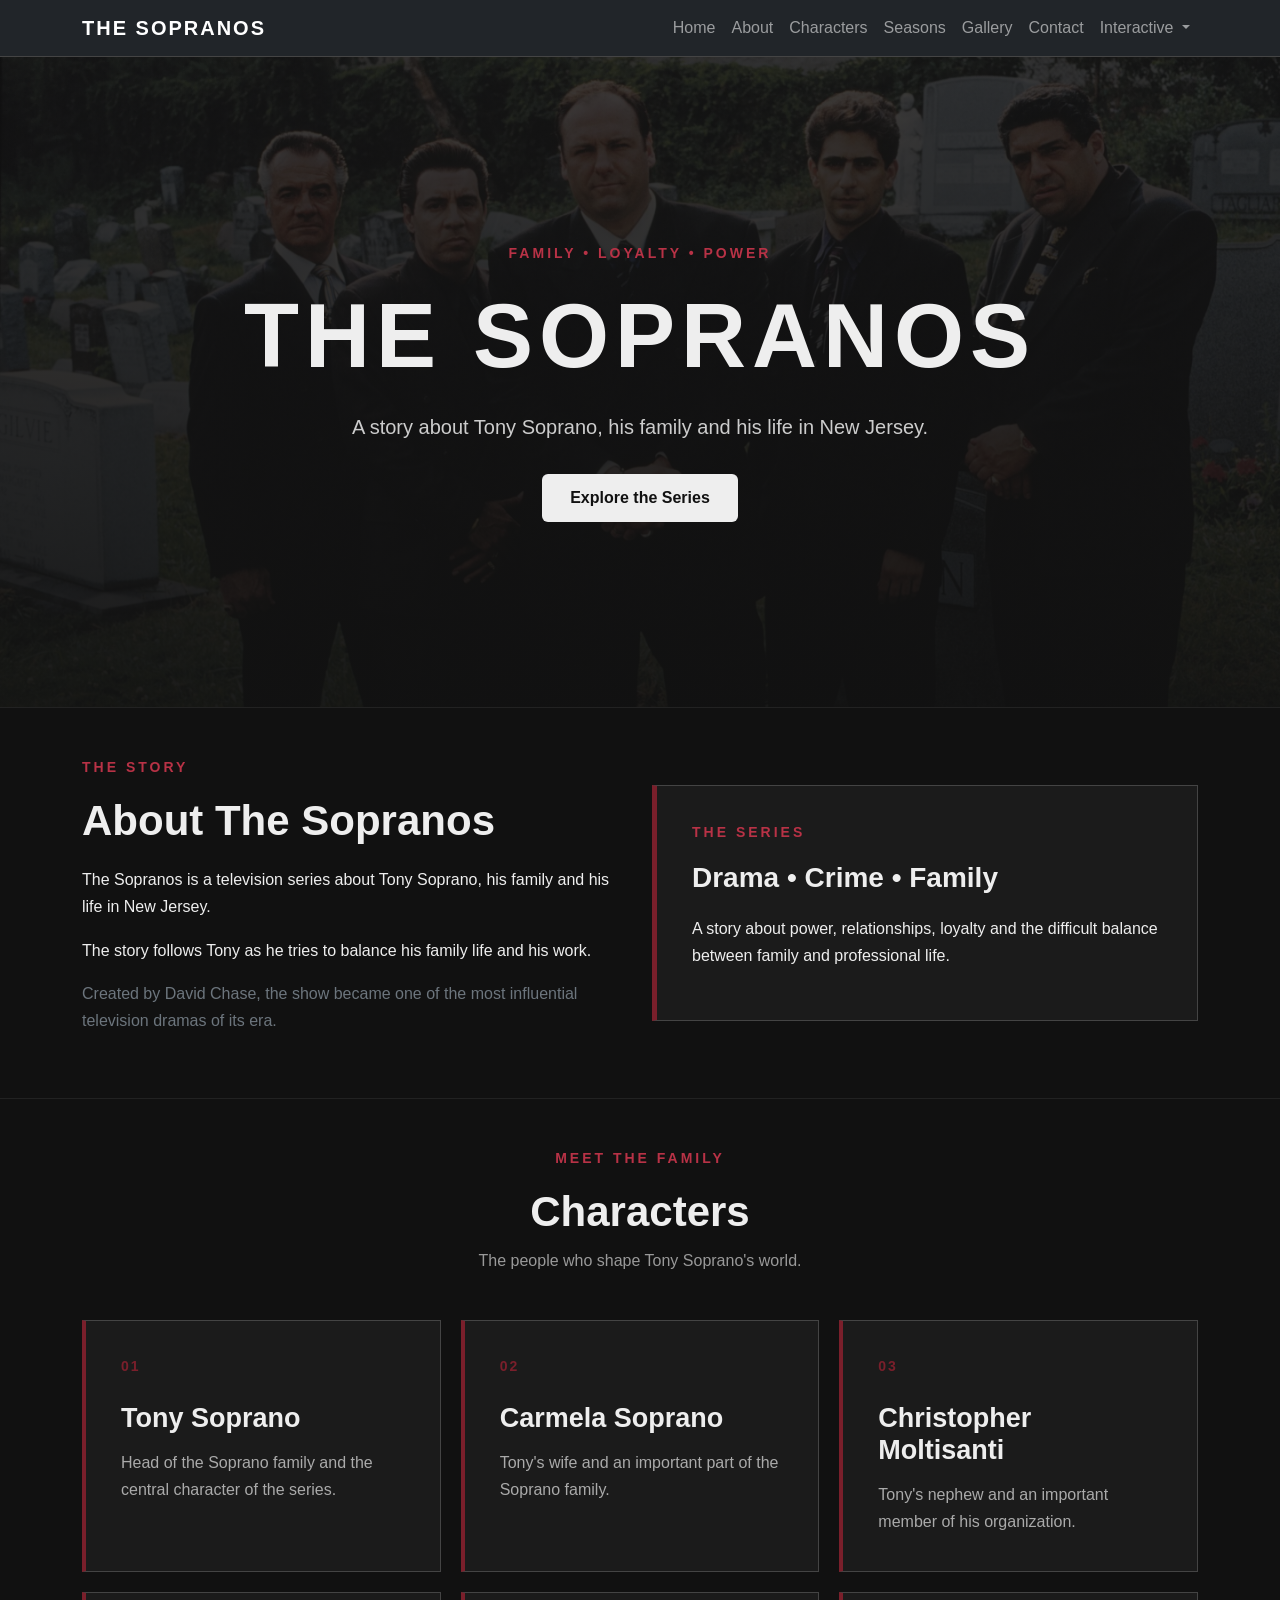
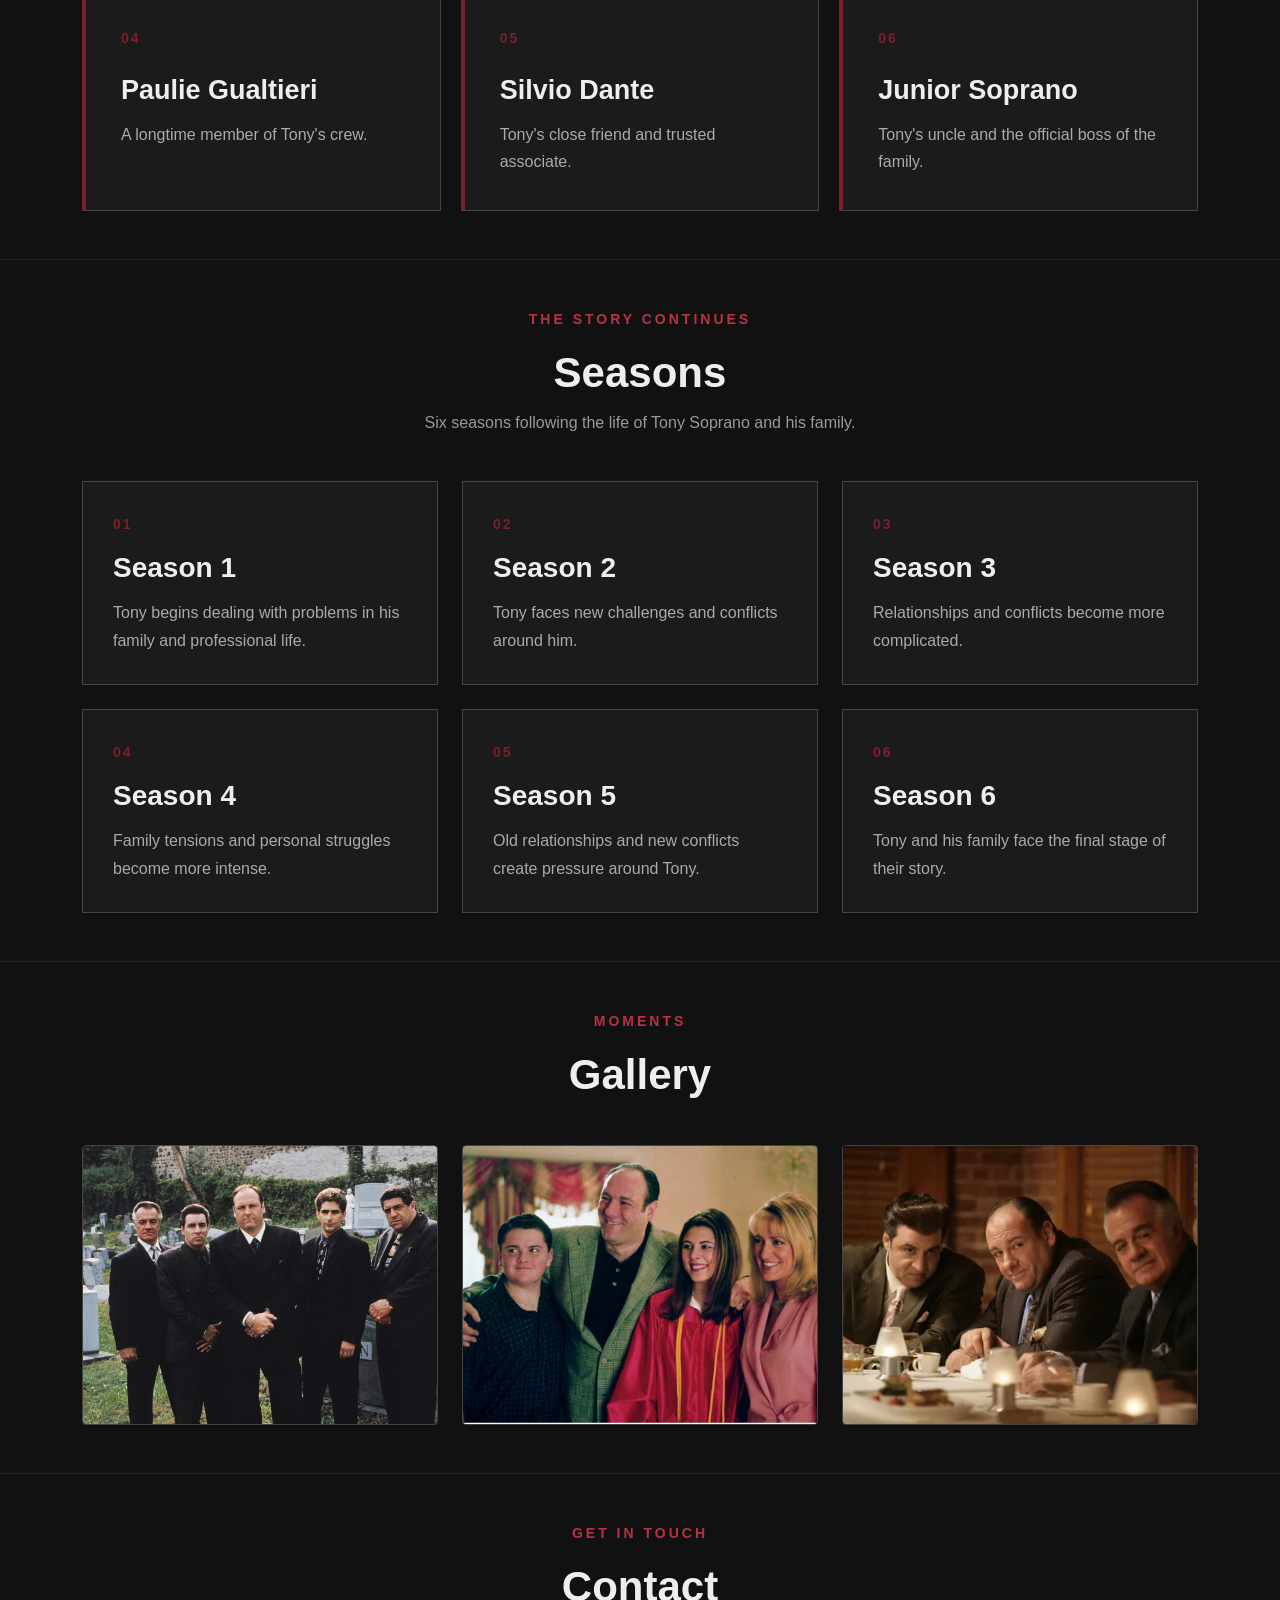
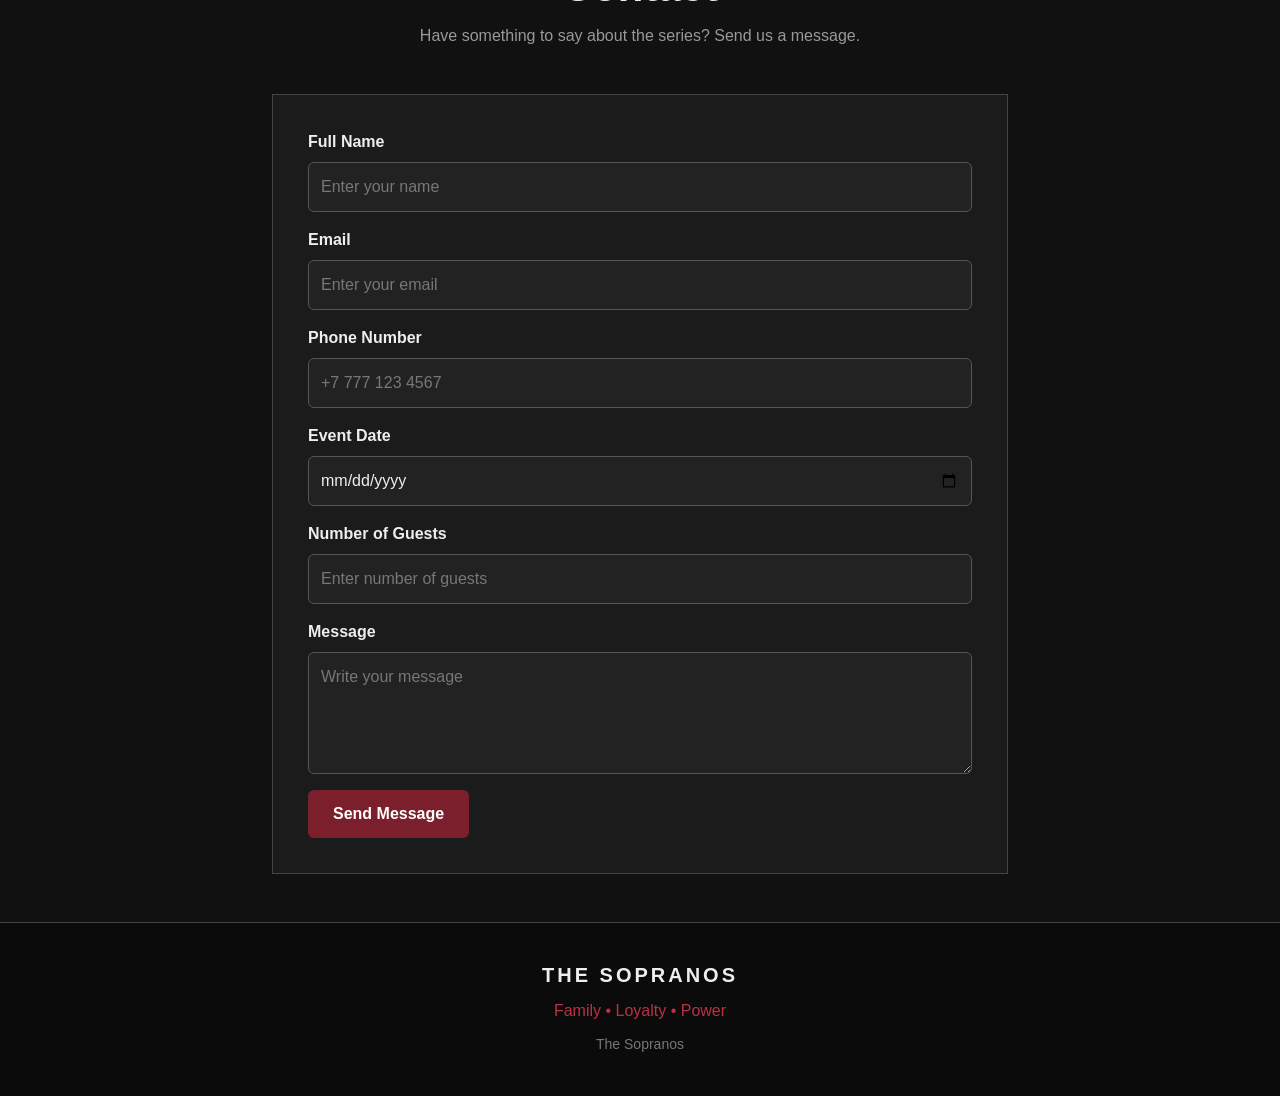
==== commit d5363a0a: "First add update for endterm" ====
--- a/index.html
+++ b/index.html
@@ -61,7 +61,6 @@
                     <a class="nav-link" href="#contact">Contact</a>
                 </li>
 
-                <!-- НОВОЕ ВЫПАДАЮЩЕЕ МЕНЮ ДЛЯ ИНТЕРАКТИВНЫХ ЗАДАНИЙ -->
                 <li class="nav-item dropdown">
                     <a
                         class="nav-link dropdown-toggle"
@@ -72,22 +71,27 @@
                         aria-expanded="false">
                         Interactive
                     </a>
+
                     <ul class="dropdown-menu dropdown-menu-dark dropdown-menu-end">
+
                         <li>
                             <a class="dropdown-item" href="game.html">
                                 Task 1 — Higher or Lower
                             </a>
                         </li>
+
                         <li>
                             <a class="dropdown-item" href="family-database.html">
                                 Task 2 — Family Database
                             </a>
                         </li>
+
                         <li>
                             <a class="dropdown-item" href="character-creator.html">
                                 Task 3 — Character Creator
                             </a>
                         </li>
+
                     </ul>
                 </li>
 
@@ -207,7 +211,6 @@
 
                 </div>
 
-
                 <div class="character-card">
 
                     <span class="character-number">02</span>
@@ -221,7 +224,6 @@
 
                 </div>
 
-
                 <div class="character-card">
 
                     <span class="character-number">03</span>
@@ -235,7 +237,6 @@
 
                 </div>
 
-
                 <div class="character-card">
 
                     <span class="character-number">04</span>
@@ -248,7 +249,6 @@
 
                 </div>
 
-
                 <div class="character-card">
 
                     <span class="character-number">05</span>
@@ -260,7 +260,6 @@
                     </p>
 
                 </div>
-
 
                 <div class="character-card">
 
@@ -318,7 +317,6 @@
 
                 </div>
 
-
                 <div class="col-12 col-md-6 col-lg-4">
 
                     <div class="season-card h-100">
@@ -336,7 +334,6 @@
 
                 </div>
 
-
                 <div class="col-12 col-md-6 col-lg-4">
 
                     <div class="season-card h-100">
@@ -354,7 +351,6 @@
 
                 </div>
 
-
                 <div class="col-12 col-md-6 col-lg-4">
 
                     <div class="season-card h-100">
@@ -372,7 +368,6 @@
 
                 </div>
 
-
                 <div class="col-12 col-md-6 col-lg-4">
 
                     <div class="season-card h-100">
@@ -390,7 +385,6 @@
 
                 </div>
 
-
                 <div class="col-12 col-md-6 col-lg-4">
 
                     <div class="season-card h-100">
@@ -438,7 +432,6 @@
 
                 </div>
 
-
                 <div class="col-12 col-md-6 col-lg-4">
 
                     <img
@@ -448,7 +441,6 @@
 
                 </div>
 
-
                 <div class="col-12 col-md-6 col-lg-4">
 
                     <img
@@ -465,6 +457,8 @@
     </section>
 
 
+    <!-- UPDATED CONTACT FORM -->
+
     <section id="contact" class="py-5">
 
         <div class="container">
@@ -486,12 +480,12 @@
 
                 <div class="col-12 col-md-8">
 
-                    <form action="#" method="post">
+                    <form id="contactForm" novalidate>
 
                         <div class="mb-3">
 
                             <label for="name" class="form-label">
-                                Name
+                                Full Name
                             </label>
 
                             <input
@@ -502,6 +496,8 @@
                                 placeholder="Enter your name"
                                 required>
 
+                            <div class="invalid-feedback"></div>
+
                         </div>
 
 
@@ -519,6 +515,66 @@
                                 placeholder="Enter your email"
                                 required>
 
+                            <div class="invalid-feedback"></div>
+
+                        </div>
+
+
+                        <div class="mb-3">
+
+                            <label for="phone" class="form-label">
+                                Phone Number
+                            </label>
+
+                            <input
+                                type="tel"
+                                class="form-control"
+                                id="phone"
+                                name="phone"
+                                placeholder="+7 777 123 4567"
+                                required>
+
+                            <div class="invalid-feedback"></div>
+
+                        </div>
+
+
+                        <div class="mb-3">
+
+                            <label for="eventDate" class="form-label">
+                                Event Date
+                            </label>
+
+                            <input
+                                type="date"
+                                class="form-control"
+                                id="eventDate"
+                                name="eventDate"
+                                required>
+
+                            <div class="invalid-feedback"></div>
+
+                        </div>
+
+
+                        <div class="mb-3">
+
+                            <label for="guests" class="form-label">
+                                Number of Guests
+                            </label>
+
+                            <input
+                                type="number"
+                                class="form-control"
+                                id="guests"
+                                name="guests"
+                                placeholder="Enter number of guests"
+                                min="1"
+                                max="10"
+                                required>
+
+                            <div class="invalid-feedback"></div>
+
                         </div>
 
 
@@ -536,6 +592,8 @@
                                 placeholder="Write your message"
                                 required></textarea>
 
+                            <div class="invalid-feedback"></div>
+
                         </div>
 
 
@@ -543,6 +601,17 @@
                             Send Message
                         </button>
 
+
+                        <div
+                            id="formSuccess"
+                            class="alert alert-success mt-3 d-none"
+                            role="status"
+                            aria-live="polite">
+
+                            Your message has been sent successfully!
+
+                        </div>
+
                     </form>
 
                 </div>
@@ -575,10 +644,12 @@
 </footer>
 
 
-<script
-    src="https://cdn.jsdelivr.net/npm/bootstrap@5.3.3/dist/js/bootstrap.bundle.min.js">
-</script>
-
+<script src="https://code.jquery.com/jquery-3.7.1.min.js"></script>
+<script src="https://cdn.jsdelivr.net/npm/bootstrap@5.3.3/dist/js/bootstrap.bundle.min.js"></script>
+
+<script src="js/contact.js"></script>
+<script src="js/main.js"></script>
+<button id="backToTop" style="display: none; position: fixed; bottom: 30px; right: 30px; z-index: 999; background-color: #7a1f2b; color: white; border: none; padding: 10px 15px; border-radius: 5px; cursor: pointer;">↑ Top</button>
 </body>
 
 </html>
--- a/css/style.css
+++ b/css/style.css
@@ -408,4 +408,27 @@
     .gallery-img {
         height: 230px;
     }
+}
+
+/* === Добавления для корректной валидации (ошибки / успех) === */
+.form-control.is-invalid,
+input.field-invalid,
+select.field-invalid {
+    border-color: #ff737f !important;
+    background-color: #2a1518 !important;
+}
+
+.form-control.is-valid,
+input.field-valid,
+select.field-valid {
+    border-color: #75d99a !important;
+}
+
+.invalid-feedback,
+.field-error {
+    display: none;
+    margin-top: 6px;
+    color: #ff737f;
+    font-size: 13px;
+    font-weight: 600;
 }
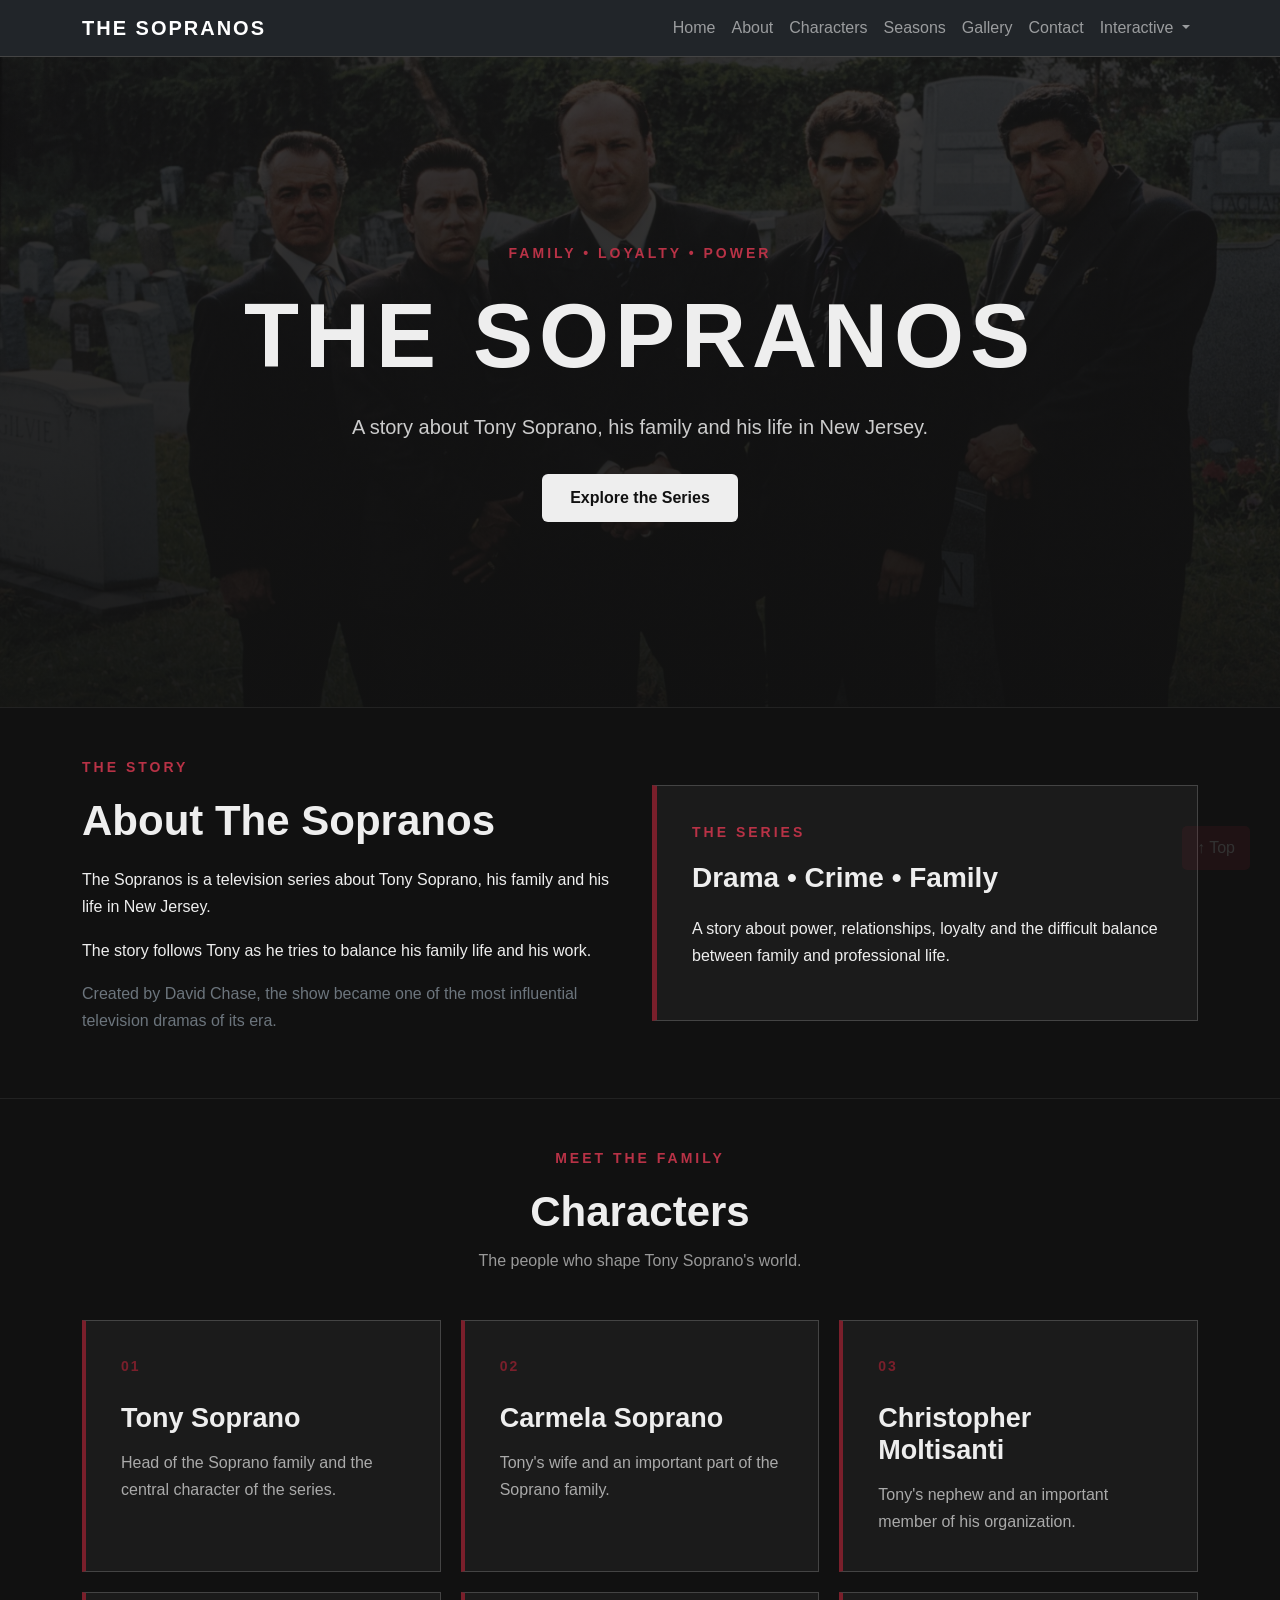
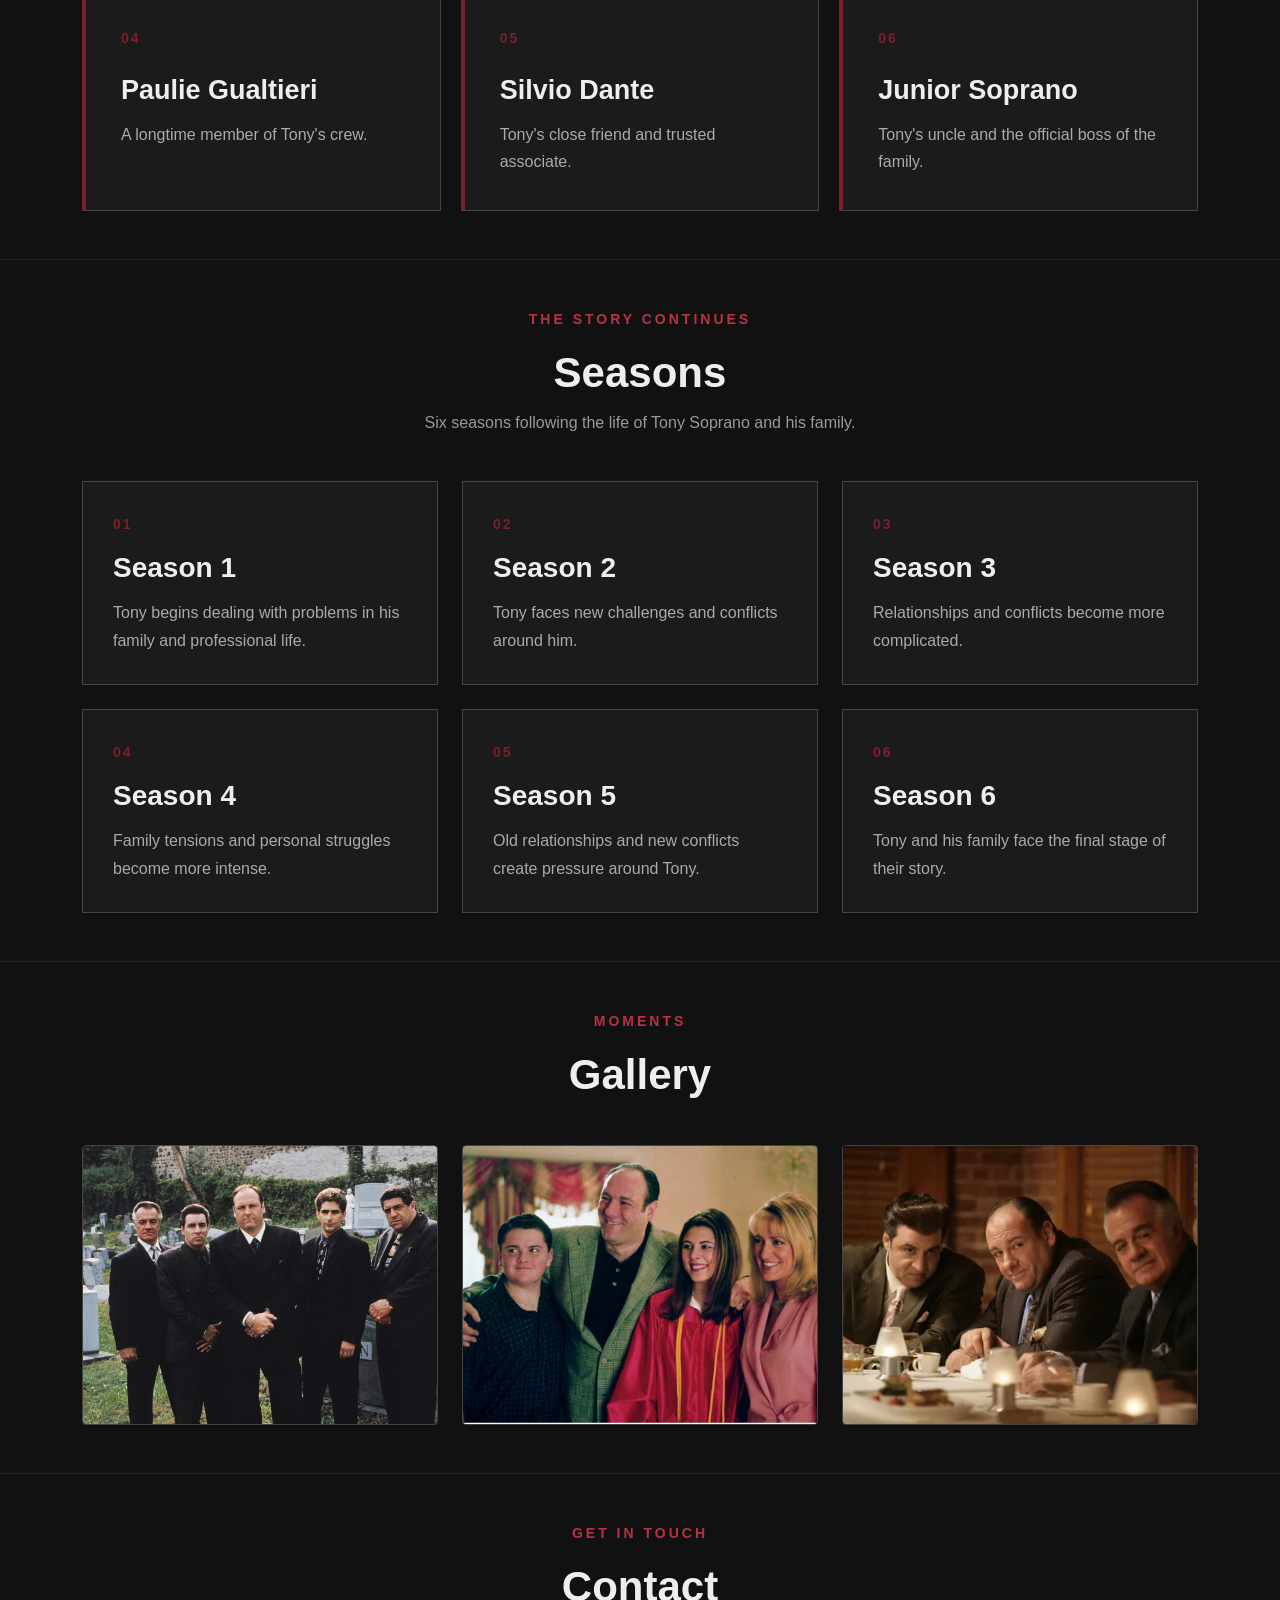
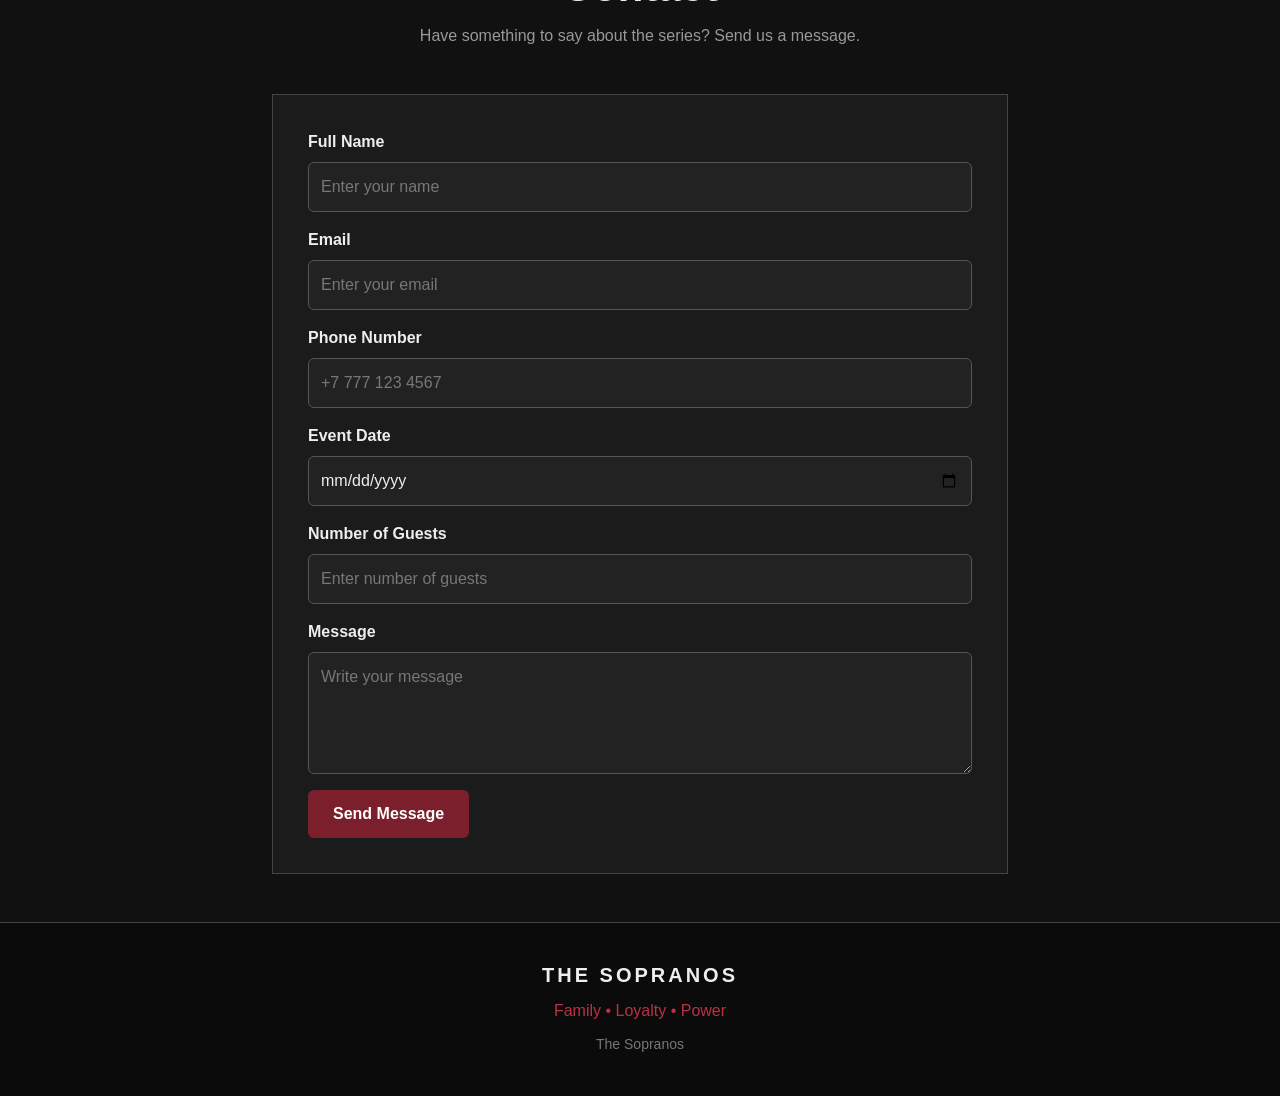
==== commit 93752298: "add some update" ====
--- a/index.html
+++ b/index.html
@@ -76,19 +76,19 @@
 
                         <li>
                             <a class="dropdown-item" href="game.html">
-                                Task 1 — Higher or Lower
+                                Rating Mini-Game
                             </a>
                         </li>
 
                         <li>
                             <a class="dropdown-item" href="family-database.html">
-                                Task 2 — Family Database
+                                The DiMeo Family Archive
                             </a>
                         </li>
 
                         <li>
                             <a class="dropdown-item" href="character-creator.html">
-                                Task 3 — Character Creator
+                                Build a Soldier / Member
                             </a>
                         </li>
 
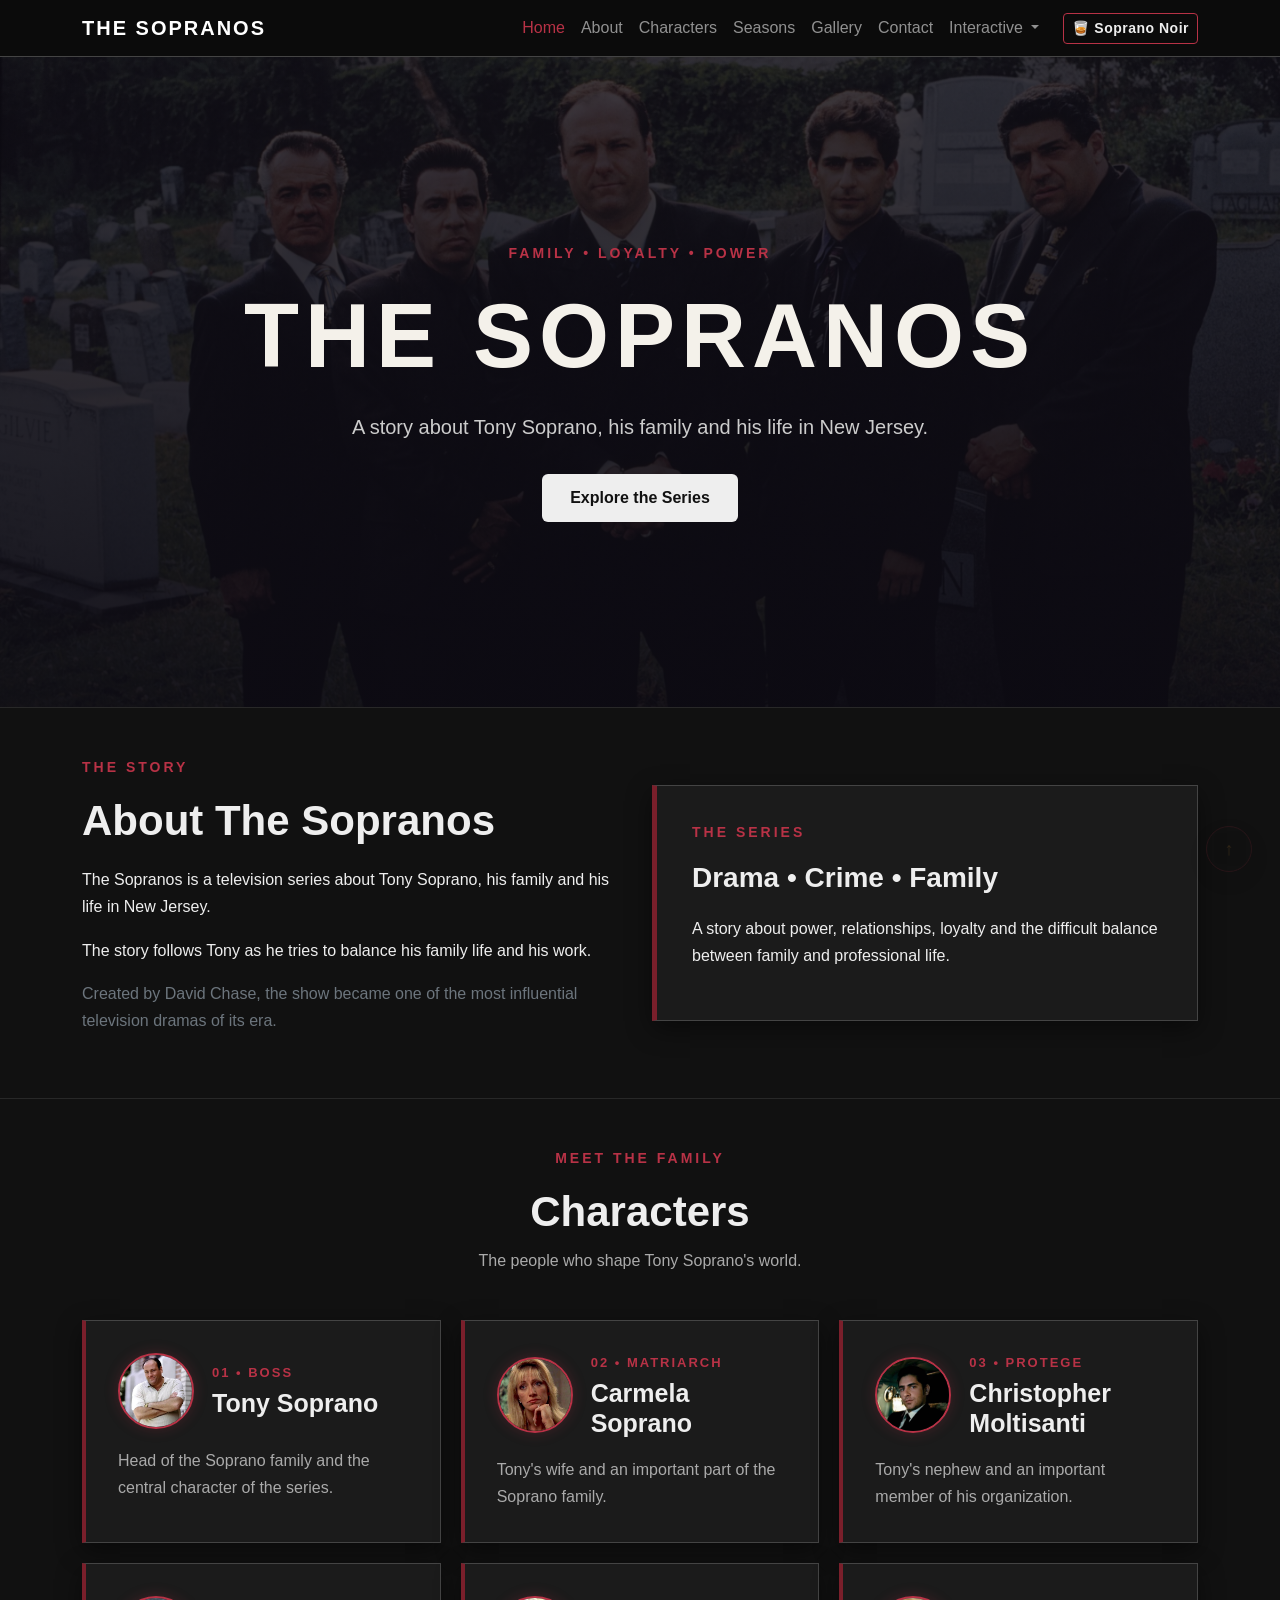
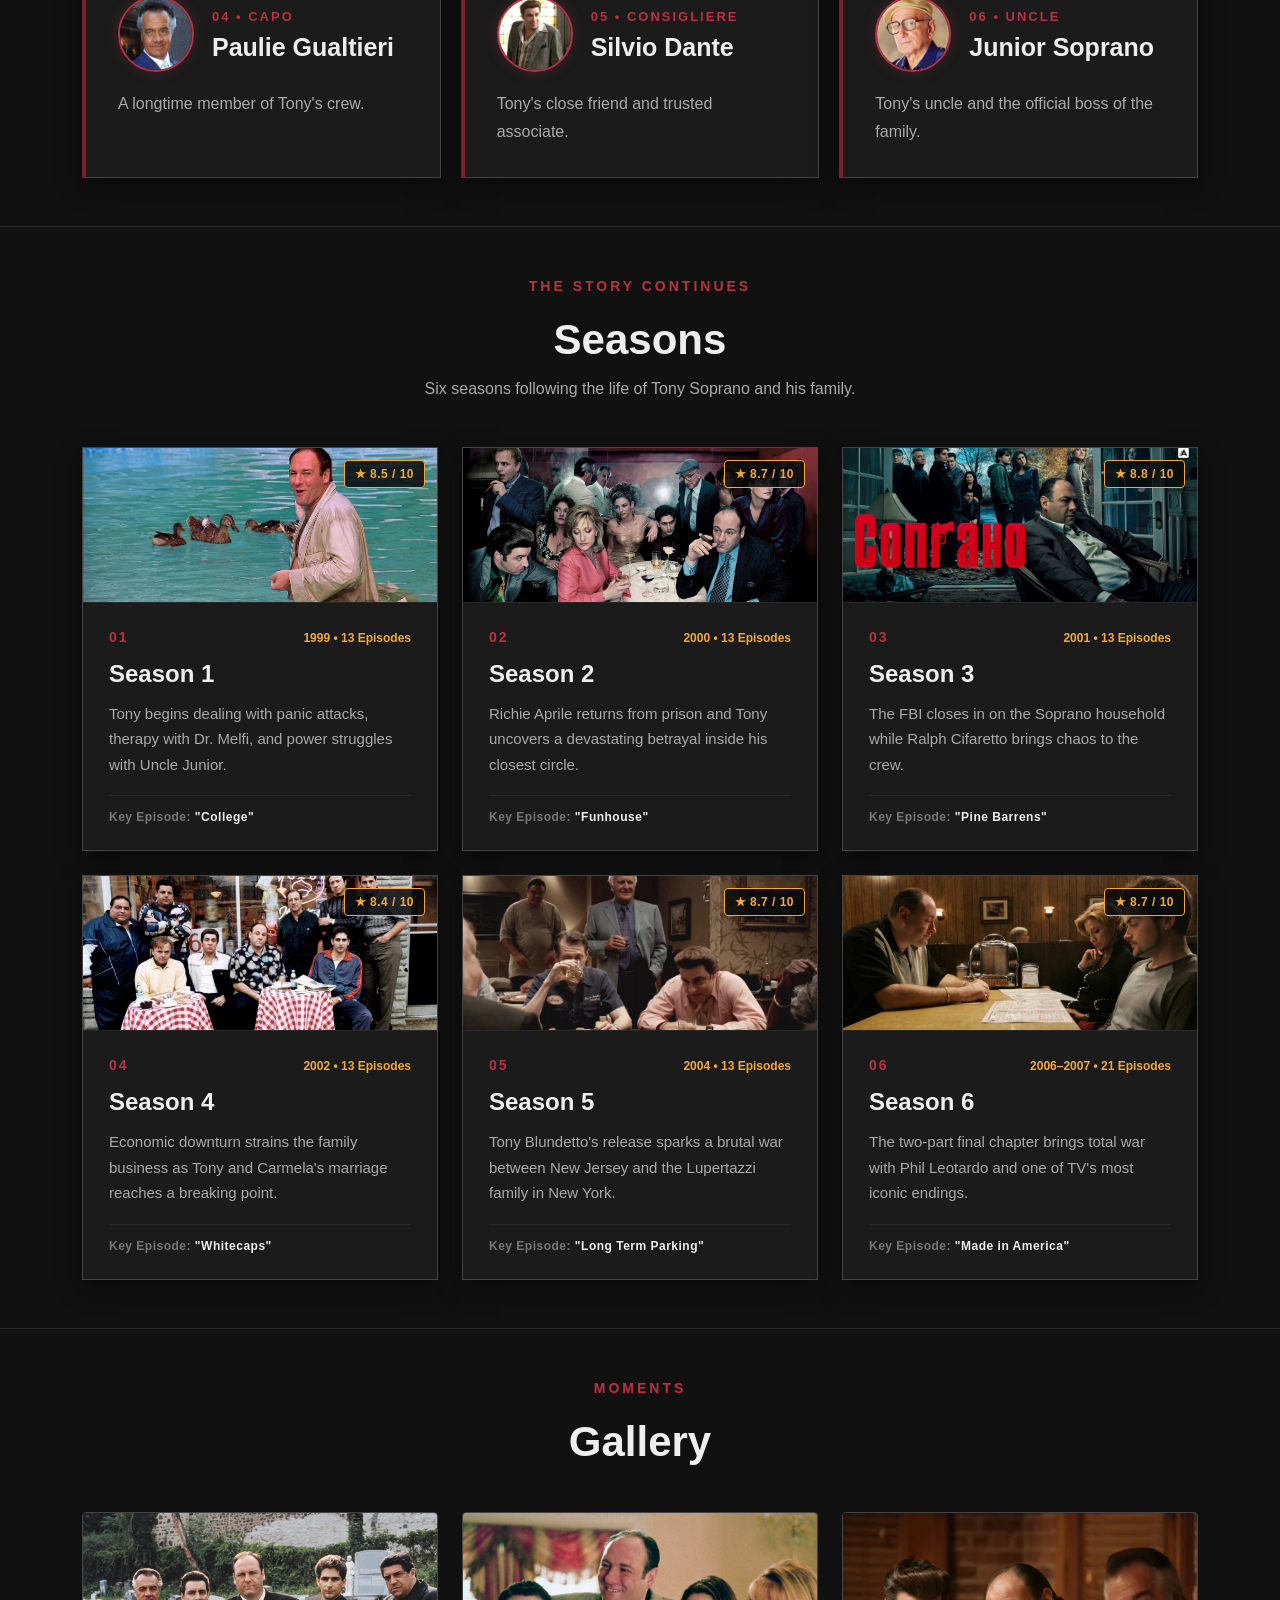
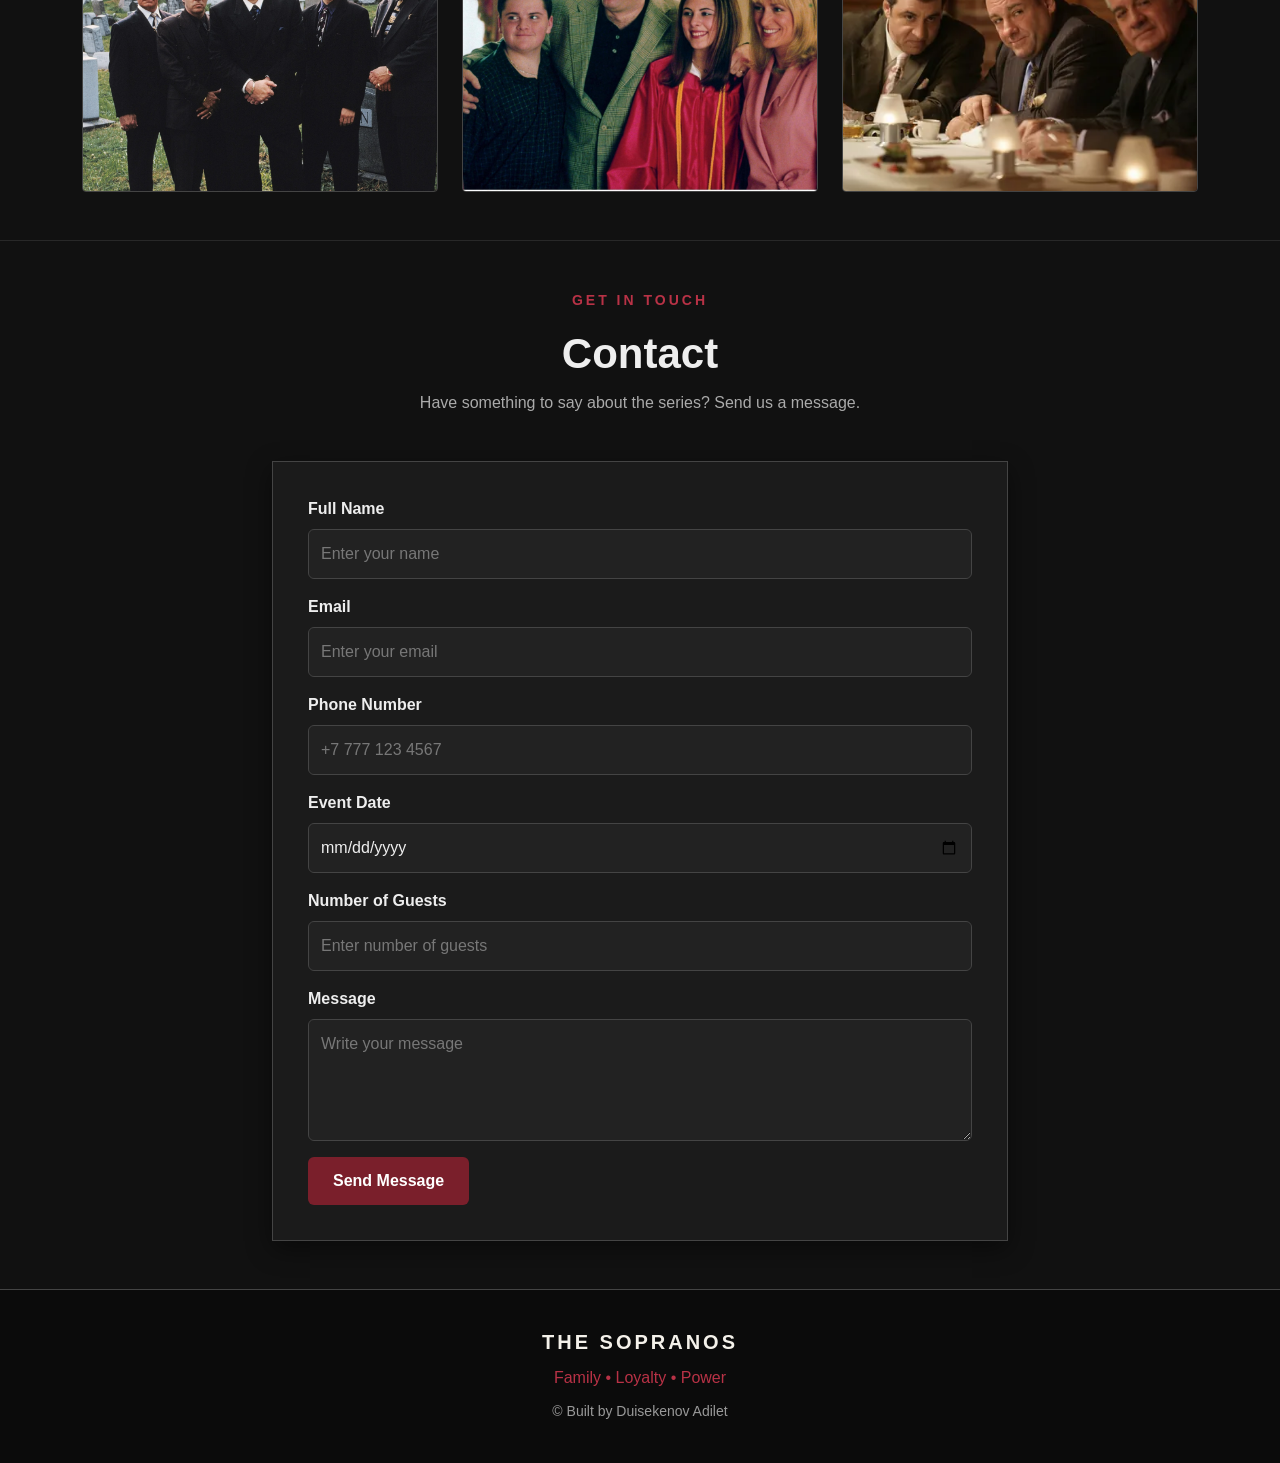
==== commit 3c06a1ed: "Final step" ====
--- a/index.html
+++ b/index.html
@@ -1,655 +1,372 @@
 <!DOCTYPE html>
-<html lang="en">
+<html lang="en" data-theme="dark">
 
 <head>
     <meta charset="UTF-8">
     <meta name="viewport" content="width=device-width, initial-scale=1.0">
-
-    <title>The Sopranos</title>
-
-    <link
-        href="https://cdn.jsdelivr.net/npm/bootstrap@5.3.3/dist/css/bootstrap.min.css"
-        rel="stylesheet">
-
+    <title>The Sopranos — Official Fan Archive</title>
+
+    <link href="https://cdn.jsdelivr.net/npm/bootstrap@5.3.3/dist/css/bootstrap.min.css" rel="stylesheet">
     <link rel="stylesheet" href="css/style.css">
 </head>
 
 <body>
 
-<nav class="navbar navbar-expand-lg navbar-dark bg-dark">
-    <div class="container">
-
-        <a class="navbar-brand" href="#home">THE SOPRANOS</a>
-
-        <button
-            class="navbar-toggler"
-            type="button"
-            data-bs-toggle="collapse"
-            data-bs-target="#mainNavbar"
-            aria-controls="mainNavbar"
-            aria-expanded="false"
-            aria-label="Toggle navigation">
-
-            <span class="navbar-toggler-icon"></span>
-        </button>
-
-        <div class="collapse navbar-collapse" id="mainNavbar">
-
-            <ul class="navbar-nav ms-auto">
-
-                <li class="nav-item">
-                    <a class="nav-link" href="#home">Home</a>
-                </li>
-
-                <li class="nav-item">
-                    <a class="nav-link" href="#about">About</a>
-                </li>
-
-                <li class="nav-item">
-                    <a class="nav-link" href="characters.html">Characters</a>
-                </li>
-
-                <li class="nav-item">
-                    <a class="nav-link" href="#seasons">Seasons</a>
-                </li>
-
-                <li class="nav-item">
-                    <a class="nav-link" href="#gallery">Gallery</a>
-                </li>
-
-                <li class="nav-item">
-                    <a class="nav-link" href="#contact">Contact</a>
-                </li>
-
-                <li class="nav-item dropdown">
-                    <a
-                        class="nav-link dropdown-toggle"
-                        href="#"
-                        id="interactiveDropdown"
-                        role="button"
-                        data-bs-toggle="dropdown"
-                        aria-expanded="false">
-                        Interactive
-                    </a>
-
-                    <ul class="dropdown-menu dropdown-menu-dark dropdown-menu-end">
-
-                        <li>
-                            <a class="dropdown-item" href="game.html">
-                                Rating Mini-Game
-                            </a>
-                        </li>
-
-                        <li>
-                            <a class="dropdown-item" href="family-database.html">
-                                The DiMeo Family Archive
-                            </a>
-                        </li>
-
-                        <li>
-                            <a class="dropdown-item" href="character-creator.html">
-                                Build a Soldier / Member
-                            </a>
-                        </li>
-
-                    </ul>
-                </li>
-
-            </ul>
-
-        </div>
+<header class="site-header">
+    <nav class="navbar navbar-expand-lg navbar-dark bg-dark">
+        <div class="container">
+            <a class="navbar-brand" href="index.html">THE SOPRANOS</a>
+
+            <button class="navbar-toggler" type="button" data-bs-toggle="collapse" data-bs-target="#mainNavbar" aria-controls="mainNavbar" aria-expanded="false" aria-label="Toggle navigation">
+                <span class="navbar-toggler-icon"></span>
+            </button>
+
+            <div class="collapse navbar-collapse" id="mainNavbar">
+                <ul class="navbar-nav ms-auto align-items-lg-center">
+                    <li class="nav-item"><a class="nav-link active" href="#home">Home</a></li>
+                    <li class="nav-item"><a class="nav-link" href="#about">About</a></li>
+                    <li class="nav-item"><a class="nav-link" href="characters.html">Characters</a></li>
+                    <li class="nav-item"><a class="nav-link" href="#seasons">Seasons</a></li>
+                    <li class="nav-item"><a class="nav-link" href="#gallery">Gallery</a></li>
+                    <li class="nav-item"><a class="nav-link" href="#contact">Contact</a></li>
+
+                    <li class="nav-item dropdown">
+                        <a class="nav-link dropdown-toggle" href="#" id="interactiveDropdown" role="button" data-bs-toggle="dropdown" aria-expanded="false">
+                            Interactive
+                        </a>
+                        <ul class="dropdown-menu dropdown-menu-dark dropdown-menu-end">
+                            <li><a class="dropdown-item" href="game.html">Rating Mini-Game</a></li>
+                            <li><a class="dropdown-item" href="family-database.html">The DiMeo Family Archive</a></li>
+                            <li><a class="dropdown-item" href="character-creator.html">Build a Soldier / Member</a></li>
+                        </ul>
+                    </li>
+
+                    <li class="nav-item ms-lg-3 mt-2 mt-lg-0">
+                        <button id="themeToggle" class="btn btn-sm btn-outline-light" type="button" aria-label="Toggle color theme">
+                            🥃 Soprano Noir
+                        </button>
+                    </li>
+                </ul>
+            </div>
+        </div>
+    </nav>
+</header>
+
+<main>
+    <section id="home" class="hero-section">
+        <div class="container text-center">
+            <p class="hero-label">FAMILY • LOYALTY • POWER</p>
+            <h1>THE SOPRANOS</h1>
+            <p class="hero-description">
+                A story about Tony Soprano, his family and his life in New Jersey.
+            </p>
+            <a href="#about" class="btn hero-button">Explore the Series</a>
+        </div>
+    </section>
+
+    <section id="about" class="py-5">
+        <div class="container">
+            <div class="row align-items-center g-4">
+                <div class="col-12 col-md-6">
+                    <p class="section-label">THE STORY</p>
+                    <h2>About The Sopranos</h2>
+                    <p>
+                        The Sopranos is a television series about Tony Soprano, his family and his life in New Jersey.
+                    </p>
+                    <p>
+                        The story follows Tony as he tries to balance his family life and his work.
+                    </p>
+                    <p class="text-secondary">
+                        Created by David Chase, the show became one of the most influential television dramas of its era.
+                    </p>
+                </div>
+
+                <div class="col-12 col-md-6">
+                    <div class="about-box">
+                        <p class="section-label">THE SERIES</p>
+                        <h3>Drama • Crime • Family</h3>
+                        <p>
+                            A story about power, relationships, loyalty and the difficult balance between family and professional life.
+                        </p>
+                    </div>
+                </div>
+            </div>
+        </div>
+    </section>
+
+    <section id="characters" class="py-5">
+        <div class="container">
+            <div class="section-heading text-center">
+                <p class="section-label">MEET THE FAMILY</p>
+                <h2>Characters</h2>
+                <p>The people who shape Tony Soprano's world.</p>
+            </div>
+
+            <div class="characters-grid">
+                <article class="character-card">
+                    <div class="card-top">
+                        <img src="images/tony.jpeg" alt="Tony Soprano" class="card-avatar">
+                        <div>
+                            <span class="character-number">01 • BOSS</span>
+                            <h3>Tony Soprano</h3>
+                        </div>
+                    </div>
+                    <p>Head of the Soprano family and the central character of the series.</p>
+                </article>
+
+                <article class="character-card">
+                    <div class="card-top">
+                        <img src="images/carmela.png" alt="Carmela Soprano" class="card-avatar">
+                        <div>
+                            <span class="character-number">02 • MATRIARCH</span>
+                            <h3>Carmela Soprano</h3>
+                        </div>
+                    </div>
+                    <p>Tony's wife and an important part of the Soprano family.</p>
+                </article>
+
+                <article class="character-card">
+                    <div class="card-top">
+                        <img src="images/cristofer.jpeg" alt="Christopher Moltisanti" class="card-avatar">
+                        <div>
+                            <span class="character-number">03 • PROTEGE</span>
+                            <h3>Christopher Moltisanti</h3>
+                        </div>
+                    </div>
+                    <p>Tony's nephew and an important member of his organization.</p>
+                </article>
+
+                <article class="character-card">
+                    <div class="card-top">
+                        <img src="images/polly.jpeg" alt="Paulie Gualtieri" class="card-avatar">
+                        <div>
+                            <span class="character-number">04 • CAPO</span>
+                            <h3>Paulie Gualtieri</h3>
+                        </div>
+                    </div>
+                    <p>A longtime member of Tony's crew.</p>
+                </article>
+
+                <article class="character-card">
+                    <div class="card-top">
+                        <img src="images/silvio.jpeg" alt="Silvio Dante" class="card-avatar">
+                        <div>
+                            <span class="character-number">05 • CONSIGLIERE</span>
+                            <h3>Silvio Dante</h3>
+                        </div>
+                    </div>
+                    <p>Tony's close friend and trusted associate.</p>
+                </article>
+
+                <article class="character-card">
+                    <div class="card-top">
+                        <img src="images/junior.webp" alt="Junior Soprano" class="card-avatar">
+                        <div>
+                            <span class="character-number">06 • UNCLE</span>
+                            <h3>Junior Soprano</h3>
+                        </div>
+                    </div>
+                    <p>Tony's uncle and the official boss of the family.</p>
+                </article>
+            </div>
+        </div>
+    </section>
+
+    <section id="seasons" class="py-5">
+        <div class="container">
+            <div class="section-heading text-center">
+                <p class="section-label">THE STORY CONTINUES</p>
+                <h2>Seasons</h2>
+                <p>Six seasons following the life of Tony Soprano and his family.</p>
+            </div>
+
+            <div class="row g-4">
+                <div class="col-12 col-md-6 col-lg-4">
+                    <article class="season-card h-100">
+                        <div class="season-banner">
+                            <img src="images/season1.jpeg" alt="Season 1">
+                            <span class="season-rating">★ 8.5 / 10</span>
+                        </div>
+                        <div class="season-body">
+                            <div class="season-meta"><span>01</span><small>1999 • 13 Episodes</small></div>
+                            <h3>Season 1</h3>
+                            <p>Tony begins dealing with panic attacks, therapy with Dr. Melfi, and power struggles with Uncle Junior.</p>
+                            <div class="season-highlight">Key Episode: <span>"College"</span></div>
+                        </div>
+                    </article>
+                </div>
+
+                <div class="col-12 col-md-6 col-lg-4">
+                    <article class="season-card h-100">
+                        <div class="season-banner">
+                            <img src="images/season2.webp" alt="Season 2">
+                            <span class="season-rating">★ 8.7 / 10</span>
+                        </div>
+                        <div class="season-body">
+                            <div class="season-meta"><span>02</span><small>2000 • 13 Episodes</small></div>
+                            <h3>Season 2</h3>
+                            <p>Richie Aprile returns from prison and Tony uncovers a devastating betrayal inside his closest circle.</p>
+                            <div class="season-highlight">Key Episode: <span>"Funhouse"</span></div>
+                        </div>
+                    </article>
+                </div>
+
+                <div class="col-12 col-md-6 col-lg-4">
+                    <article class="season-card h-100">
+                        <div class="season-banner">
+                            <img src="images/season3.jpeg" alt="Season 3">
+                            <span class="season-rating">★ 8.8 / 10</span>
+                        </div>
+                        <div class="season-body">
+                            <div class="season-meta"><span>03</span><small>2001 • 13 Episodes</small></div>
+                            <h3>Season 3</h3>
+                            <p>The FBI closes in on the Soprano household while Ralph Cifaretto brings chaos to the crew.</p>
+                            <div class="season-highlight">Key Episode: <span>"Pine Barrens"</span></div>
+                        </div>
+                    </article>
+                </div>
+
+                <div class="col-12 col-md-6 col-lg-4">
+                    <article class="season-card h-100">
+                        <div class="season-banner">
+                            <img src="images/season4.jpg" alt="Season 4">
+                            <span class="season-rating">★ 8.4 / 10</span>
+                        </div>
+                        <div class="season-body">
+                            <div class="season-meta"><span>04</span><small>2002 • 13 Episodes</small></div>
+                            <h3>Season 4</h3>
+                            <p>Economic downturn strains the family business as Tony and Carmela's marriage reaches a breaking point.</p>
+                            <div class="season-highlight">Key Episode: <span>"Whitecaps"</span></div>
+                        </div>
+                    </article>
+                </div>
+
+                <div class="col-12 col-md-6 col-lg-4">
+                    <article class="season-card h-100">
+                        <div class="season-banner">
+                            <img src="images/season5.webp" alt="Season 5">
+                            <span class="season-rating">★ 8.7 / 10</span>
+                        </div>
+                        <div class="season-body">
+                            <div class="season-meta"><span>05</span><small>2004 • 13 Episodes</small></div>
+                            <h3>Season 5</h3>
+                            <p>Tony Blundetto's release sparks a brutal war between New Jersey and the Lupertazzi family in New York.</p>
+                            <div class="season-highlight">Key Episode: <span>"Long Term Parking"</span></div>
+                        </div>
+                    </article>
+                </div>
+
+                <div class="col-12 col-md-6 col-lg-4">
+                    <article class="season-card h-100">
+                        <div class="season-banner">
+                            <img src="images/season6.jpg" alt="Season 6">
+                            <span class="season-rating">★ 8.7 / 10</span>
+                        </div>
+                        <div class="season-body">
+                            <div class="season-meta"><span>06</span><small>2006–2007 • 21 Episodes</small></div>
+                            <h3>Season 6</h3>
+                            <p>The two-part final chapter brings total war with Phil Leotardo and one of TV's most iconic endings.</p>
+                            <div class="season-highlight">Key Episode: <span>"Made in America"</span></div>
+                        </div>
+                    </article>
+                </div>
+            </div>
+        </div>
+    </section>
+
+    <section id="gallery" class="py-5">
+        <div class="container">
+            <div class="section-heading text-center">
+                <p class="section-label">MOMENTS</p>
+                <h2>Gallery</h2>
+            </div>
+
+            <div class="row g-4">
+                <div class="col-12 col-md-6 col-lg-4">
+                    <img src="images/soprano1.webp" alt="Tony Soprano and his crew" class="img-fluid gallery-img">
+                </div>
+                <div class="col-12 col-md-6 col-lg-4">
+                    <img src="images/soprano2.avif" alt="The Soprano family" class="img-fluid gallery-img">
+                </div>
+                <div class="col-12 col-md-6 col-lg-4">
+                    <img src="images/soprano3.webp" alt="Silvio, Tony and Paulie" class="img-fluid gallery-img">
+                </div>
+            </div>
+        </div>
+    </section>
+
+    <section id="contact" class="py-5">
+        <div class="container">
+            <div class="section-heading text-center">
+                <p class="section-label">GET IN TOUCH</p>
+                <h2>Contact</h2>
+                <p>Have something to say about the series? Send us a message.</p>
+            </div>
+
+            <div class="row justify-content-center">
+                <div class="col-12 col-md-8">
+                    <form id="contactForm" novalidate>
+                        <div class="mb-3">
+                            <label for="name" class="form-label">Full Name</label>
+                            <input type="text" class="form-control" id="name" name="name" placeholder="Enter your name" required>
+                            <div class="invalid-feedback"></div>
+                        </div>
+
+                        <div class="mb-3">
+                            <label for="email" class="form-label">Email</label>
+                            <input type="email" class="form-control" id="email" name="email" placeholder="Enter your email" required>
+                            <div class="invalid-feedback"></div>
+                        </div>
+
+                        <div class="mb-3">
+                            <label for="phone" class="form-label">Phone Number</label>
+                            <input type="tel" class="form-control" id="phone" name="phone" placeholder="+7 777 123 4567" required>
+                            <div class="invalid-feedback"></div>
+                        </div>
+
+                        <div class="mb-3">
+                            <label for="eventDate" class="form-label">Event Date</label>
+                            <input type="date" class="form-control" id="eventDate" name="eventDate" required>
+                            <div class="invalid-feedback"></div>
+                        </div>
+
+                        <div class="mb-3">
+                            <label for="guests" class="form-label">Number of Guests</label>
+                            <input type="number" class="form-control" id="guests" name="guests" placeholder="Enter number of guests" min="1" max="10" required>
+                            <div class="invalid-feedback"></div>
+                        </div>
+
+                        <div class="mb-3">
+                            <label for="message" class="form-label">Message</label>
+                            <textarea class="form-control" id="message" name="message" rows="4" placeholder="Write your message" required></textarea>
+                            <div class="invalid-feedback"></div>
+                        </div>
+
+                        <button type="submit" class="btn submit-button">Send Message</button>
+
+                        <div id="formSuccess" class="alert alert-success mt-3 d-none" role="status" aria-live="polite">
+                            Your message has been sent successfully!
+                        </div>
+                    </form>
+                </div>
+            </div>
+        </div>
+    </section>
+</main>
+
+<footer class="site-footer">
+    <div class="container text-center">
+        <h3>THE SOPRANOS</h3>
+        <p>Family • Loyalty • Power</p>
+        <small>&copy; Built by Duisekenov Adilet</small>
     </div>
-</nav>
-
-
-<main>
-
-    <section id="home" class="hero-section">
-
-        <div class="container text-center">
-
-            <p class="hero-label">FAMILY • LOYALTY • POWER</p>
-
-            <h1>THE SOPRANOS</h1>
-
-            <p class="hero-description">
-                A story about Tony Soprano,
-                his family and his life in New Jersey.
-            </p>
-
-            <a href="#about" class="btn hero-button">
-                Explore the Series
-            </a>
-
-        </div>
-
-    </section>
-
-
-    <section id="about" class="py-5">
-
-        <div class="container">
-
-            <div class="row align-items-center g-4">
-
-                <div class="col-12 col-md-6">
-
-                    <p class="section-label">THE STORY</p>
-
-                    <h2>About The Sopranos</h2>
-
-                    <p>
-                        The Sopranos is a television series about Tony Soprano,
-                        his family and his life in New Jersey.
-                    </p>
-
-                    <p>
-                        The story follows Tony as he tries to balance
-                        his family life and his work.
-                    </p>
-
-                    <p class="text-secondary">
-                        Created by David Chase, the show became one of the
-                        most influential television dramas of its era.
-                    </p>
-
-                </div>
-
-                <div class="col-12 col-md-6">
-
-                    <div class="about-box">
-
-                        <p class="section-label">THE SERIES</p>
-
-                        <h3>Drama • Crime • Family</h3>
-
-                        <p>
-                            A story about power, relationships,
-                            loyalty and the difficult balance between
-                            family and professional life.
-                        </p>
-
-                    </div>
-
-                </div>
-
-            </div>
-
-        </div>
-
-    </section>
-
-
-    <section id="characters" class="py-5">
-
-        <div class="container">
-
-            <div class="section-heading text-center">
-
-                <p class="section-label">MEET THE FAMILY</p>
-
-                <h2>Characters</h2>
-
-                <p>
-                    The people who shape Tony Soprano's world.
-                </p>
-
-            </div>
-
-            <div class="characters-grid">
-
-                <div class="character-card">
-
-                    <span class="character-number">01</span>
-
-                    <h3>Tony Soprano</h3>
-
-                    <p>
-                        Head of the Soprano family and the central
-                        character of the series.
-                    </p>
-
-                </div>
-
-                <div class="character-card">
-
-                    <span class="character-number">02</span>
-
-                    <h3>Carmela Soprano</h3>
-
-                    <p>
-                        Tony's wife and an important part of
-                        the Soprano family.
-                    </p>
-
-                </div>
-
-                <div class="character-card">
-
-                    <span class="character-number">03</span>
-
-                    <h3>Christopher Moltisanti</h3>
-
-                    <p>
-                        Tony's nephew and an important member
-                        of his organization.
-                    </p>
-
-                </div>
-
-                <div class="character-card">
-
-                    <span class="character-number">04</span>
-
-                    <h3>Paulie Gualtieri</h3>
-
-                    <p>
-                        A longtime member of Tony's crew.
-                    </p>
-
-                </div>
-
-                <div class="character-card">
-
-                    <span class="character-number">05</span>
-
-                    <h3>Silvio Dante</h3>
-
-                    <p>
-                        Tony's close friend and trusted associate.
-                    </p>
-
-                </div>
-
-                <div class="character-card">
-
-                    <span class="character-number">06</span>
-
-                    <h3>Junior Soprano</h3>
-
-                    <p>
-                        Tony's uncle and the official boss
-                        of the family.
-                    </p>
-
-                </div>
-
-            </div>
-
-        </div>
-
-    </section>
-
-
-    <section id="seasons" class="py-5">
-
-        <div class="container">
-
-            <div class="section-heading text-center">
-
-                <p class="section-label">THE STORY CONTINUES</p>
-
-                <h2>Seasons</h2>
-
-                <p>
-                    Six seasons following the life of Tony Soprano
-                    and his family.
-                </p>
-
-            </div>
-
-            <div class="row g-4">
-
-                <div class="col-12 col-md-6 col-lg-4">
-
-                    <div class="season-card h-100">
-
-                        <span>01</span>
-
-                        <h3>Season 1</h3>
-
-                        <p>
-                            Tony begins dealing with problems
-                            in his family and professional life.
-                        </p>
-
-                    </div>
-
-                </div>
-
-                <div class="col-12 col-md-6 col-lg-4">
-
-                    <div class="season-card h-100">
-
-                        <span>02</span>
-
-                        <h3>Season 2</h3>
-
-                        <p>
-                            Tony faces new challenges and
-                            conflicts around him.
-                        </p>
-
-                    </div>
-
-                </div>
-
-                <div class="col-12 col-md-6 col-lg-4">
-
-                    <div class="season-card h-100">
-
-                        <span>03</span>
-
-                        <h3>Season 3</h3>
-
-                        <p>
-                            Relationships and conflicts
-                            become more complicated.
-                        </p>
-
-                    </div>
-
-                </div>
-
-                <div class="col-12 col-md-6 col-lg-4">
-
-                    <div class="season-card h-100">
-
-                        <span>04</span>
-
-                        <h3>Season 4</h3>
-
-                        <p>
-                            Family tensions and personal
-                            struggles become more intense.
-                        </p>
-
-                    </div>
-
-                </div>
-
-                <div class="col-12 col-md-6 col-lg-4">
-
-                    <div class="season-card h-100">
-
-                        <span>05</span>
-
-                        <h3>Season 5</h3>
-
-                        <p>
-                            Old relationships and new conflicts
-                            create pressure around Tony.
-                        </p>
-
-                    </div>
-
-                </div>
-
-                <div class="col-12 col-md-6 col-lg-4">
-
-                    <div class="season-card h-100">
-
-                        <span>06</span>
-
-                        <h3>Season 6</h3>
-
-                        <p>
-                            Tony and his family face the final
-                            stage of their story.
-                        </p>
-
-                    </div>
-
-                </div>
-
-            </div>
-
-        </div>
-
-    </section>
-
-
-    <section id="gallery" class="py-5">
-
-        <div class="container">
-
-            <div class="section-heading text-center">
-
-                <p class="section-label">MOMENTS</p>
-
-                <h2>Gallery</h2>
-
-            </div>
-
-            <div class="row g-4">
-
-                <div class="col-12 col-md-6 col-lg-4">
-
-                    <img
-                        src="images/soprano1.webp"
-                        alt="Tony Soprano and his crew"
-                        class="img-fluid gallery-img">
-
-                </div>
-
-                <div class="col-12 col-md-6 col-lg-4">
-
-                    <img
-                        src="images/soprano2.avif"
-                        alt="The Soprano family"
-                        class="img-fluid gallery-img">
-
-                </div>
-
-                <div class="col-12 col-md-6 col-lg-4">
-
-                    <img
-                        src="images/soprano3.webp"
-                        alt="Silvio, Tony and Paulie"
-                        class="img-fluid gallery-img">
-
-                </div>
-
-            </div>
-
-        </div>
-
-    </section>
-
-
-    <!-- UPDATED CONTACT FORM -->
-
-    <section id="contact" class="py-5">
-
-        <div class="container">
-
-            <div class="section-heading text-center">
-
-                <p class="section-label">GET IN TOUCH</p>
-
-                <h2>Contact</h2>
-
-                <p>
-                    Have something to say about the series?
-                    Send us a message.
-                </p>
-
-            </div>
-
-            <div class="row justify-content-center">
-
-                <div class="col-12 col-md-8">
-
-                    <form id="contactForm" novalidate>
-
-                        <div class="mb-3">
-
-                            <label for="name" class="form-label">
-                                Full Name
-                            </label>
-
-                            <input
-                                type="text"
-                                class="form-control"
-                                id="name"
-                                name="name"
-                                placeholder="Enter your name"
-                                required>
-
-                            <div class="invalid-feedback"></div>
-
-                        </div>
-
-
-                        <div class="mb-3">
-
-                            <label for="email" class="form-label">
-                                Email
-                            </label>
-
-                            <input
-                                type="email"
-                                class="form-control"
-                                id="email"
-                                name="email"
-                                placeholder="Enter your email"
-                                required>
-
-                            <div class="invalid-feedback"></div>
-
-                        </div>
-
-
-                        <div class="mb-3">
-
-                            <label for="phone" class="form-label">
-                                Phone Number
-                            </label>
-
-                            <input
-                                type="tel"
-                                class="form-control"
-                                id="phone"
-                                name="phone"
-                                placeholder="+7 777 123 4567"
-                                required>
-
-                            <div class="invalid-feedback"></div>
-
-                        </div>
-
-
-                        <div class="mb-3">
-
-                            <label for="eventDate" class="form-label">
-                                Event Date
-                            </label>
-
-                            <input
-                                type="date"
-                                class="form-control"
-                                id="eventDate"
-                                name="eventDate"
-                                required>
-
-                            <div class="invalid-feedback"></div>
-
-                        </div>
-
-
-                        <div class="mb-3">
-
-                            <label for="guests" class="form-label">
-                                Number of Guests
-                            </label>
-
-                            <input
-                                type="number"
-                                class="form-control"
-                                id="guests"
-                                name="guests"
-                                placeholder="Enter number of guests"
-                                min="1"
-                                max="10"
-                                required>
-
-                            <div class="invalid-feedback"></div>
-
-                        </div>
-
-
-                        <div class="mb-3">
-
-                            <label for="message" class="form-label">
-                                Message
-                            </label>
-
-                            <textarea
-                                class="form-control"
-                                id="message"
-                                name="message"
-                                rows="4"
-                                placeholder="Write your message"
-                                required></textarea>
-
-                            <div class="invalid-feedback"></div>
-
-                        </div>
-
-
-                        <button type="submit" class="btn submit-button">
-                            Send Message
-                        </button>
-
-
-                        <div
-                            id="formSuccess"
-                            class="alert alert-success mt-3 d-none"
-                            role="status"
-                            aria-live="polite">
-
-                            Your message has been sent successfully!
-
-                        </div>
-
-                    </form>
-
-                </div>
-
-            </div>
-
-        </div>
-
-    </section>
-
-</main>
-
-
-<footer>
-
-    <div class="container text-center">
-
-        <h3>THE SOPRANOS</h3>
-
-        <p>
-            Family • Loyalty • Power
-        </p>
-
-        <small>
-            The Sopranos
-        </small>
-
-    </div>
-
 </footer>
 
+<button id="backToTop" class="back-to-top" type="button" aria-label="Back to top">&uarr; Top</button>
 
 <script src="https://code.jquery.com/jquery-3.7.1.min.js"></script>
 <script src="https://cdn.jsdelivr.net/npm/bootstrap@5.3.3/dist/js/bootstrap.bundle.min.js"></script>
-
 <script src="js/contact.js"></script>
 <script src="js/main.js"></script>
-<button id="backToTop" style="display: none; position: fixed; bottom: 30px; right: 30px; z-index: 999; background-color: #7a1f2b; color: white; border: none; padding: 10px 15px; border-radius: 5px; cursor: pointer;">↑ Top</button>
 </body>
-
 </html>
--- a/css/style.css
+++ b/css/style.css
@@ -1,3 +1,69 @@
+:root {
+    --bg-main: #111111;
+    --bg-secondary: #151515;
+    --bg-card: #1b1b1b;
+    --bg-card-hover: #222222;
+    --bg-input: #222222;
+    --bg-footer: #0b0b0b;
+
+    --text-main: #eeeeee;
+    --text-muted: #aaaaaa;
+    --text-subtle: #777777;
+
+    --accent-primary: #7a1f2b;
+    --accent-bright: #b83246;
+    --accent-glow: rgba(184, 50, 70, 0.25);
+    --accent-gold: #f2a93b;
+
+    --border-subtle: #282828;
+    --border-card: #444444;
+    --card-shadow: 0 8px 24px rgba(0, 0, 0, 0.45);
+}
+
+[data-theme="neon"] {
+    --bg-main: #090612;
+    --bg-secondary: #0f0a1f;
+    --bg-card: #140e29;
+    --bg-card-hover: #1d143b;
+    --bg-input: #110b24;
+    --bg-footer: #05030a;
+
+    --text-main: #f4efff;
+    --text-muted: #b5a8d5;
+    --text-subtle: #7c6ea3;
+
+    --accent-primary: #d91b60;
+    --accent-bright: #ff2a7a;
+    --accent-glow: rgba(255, 42, 122, 0.45);
+    --accent-gold: #00f0ff;
+
+    --border-subtle: #241947;
+    --border-card: #482980;
+    --card-shadow: 0 0 22px rgba(255, 42, 122, 0.22);
+}
+
+[data-theme="light"] {
+    --bg-main: #f4f1ea;
+    --bg-secondary: #eae4d7;
+    --bg-card: #ffffff;
+    --bg-card-hover: #fcfaf5;
+    --bg-input: #ffffff;
+    --bg-footer: #1c1917;
+
+    --text-main: #1c1917;
+    --text-muted: #57534e;
+    --text-subtle: #78716c;
+
+    --accent-primary: #7a1f2b;
+    --accent-bright: #a32638;
+    --accent-glow: rgba(122, 31, 43, 0.18);
+    --accent-gold: #b45309;
+
+    --border-subtle: #dcd6c8;
+    --border-card: #cbd5e1;
+    --card-shadow: 0 6px 18px rgba(28, 25, 23, 0.08);
+}
+
 * {
     box-sizing: border-box;
 }
@@ -9,13 +75,15 @@
 body {
     margin: 0;
     font-family: Arial, sans-serif;
-    background-color: #111111;
-    color: #eeeeee;
+    background-color: var(--bg-main);
+    color: var(--text-main);
+    transition: background-color 0.3s ease, color 0.3s ease;
 }
 
 section {
-    background-color: #111111;
-    border-top: 1px solid #222222;
+    background-color: var(--bg-main);
+    border-top: 1px solid var(--border-subtle);
+    transition: background-color 0.3s ease, border-color 0.3s ease;
 }
 
 h1,
@@ -36,20 +104,46 @@
 /* NAVBAR */
 
 .navbar {
-    border-bottom: 1px solid #444444;
+    background-color: var(--bg-footer) !important;
+    border-bottom: 1px solid var(--border-card);
+    transition: background-color 0.3s ease, border-color 0.3s ease;
 }
 
 .navbar-brand {
     font-weight: 700;
     letter-spacing: 2px;
+}
+
+[data-theme="neon"] .navbar-brand {
+    color: var(--accent-bright) !important;
+    text-shadow: 0 0 12px var(--accent-glow);
 }
 
 .nav-link {
     transition: color 0.3s ease;
 }
 
-.nav-link:hover {
-    color: #b83246 !important;
+.nav-link:hover,
+.nav-link.active {
+    color: var(--accent-bright) !important;
+}
+
+#themeToggle {
+    border-color: var(--accent-bright);
+    color: var(--text-main);
+    font-weight: 600;
+    letter-spacing: 0.5px;
+    transition: all 0.3s ease;
+}
+
+[data-theme="light"] #themeToggle {
+    color: #f4f1ea;
+}
+
+#themeToggle:hover {
+    background-color: var(--accent-bright);
+    color: #ffffff;
+    box-shadow: 0 0 14px var(--accent-glow);
 }
 
 /* HERO */
@@ -59,18 +153,17 @@
     display: flex;
     align-items: center;
     justify-content: center;
-
     background:
         linear-gradient(
-            rgba(17, 17, 17, 0.82),
-            rgba(17, 17, 17, 0.95)
+            rgba(12, 10, 18, 0.8),
+            rgba(12, 10, 18, 0.94)
         ),
         url("../images/soprano1.webp");
-
     background-size: cover;
     background-position: center;
     text-align: center;
     border-top: none;
+    color: #f4f1ea;
 }
 
 .hero-section h1 {
@@ -79,9 +172,13 @@
     margin: 10px 0 20px;
 }
 
+[data-theme="neon"] .hero-section h1 {
+    text-shadow: 0 0 25px var(--accent-glow);
+}
+
 .hero-label,
 .section-label {
-    color: #b83246;
+    color: var(--accent-bright);
     font-size: 14px;
     font-weight: 700;
     letter-spacing: 3px;
@@ -105,8 +202,9 @@
 }
 
 .hero-button:hover {
-    background-color: #b83246;
+    background-color: var(--accent-bright);
     color: #ffffff;
+    box-shadow: 0 0 18px var(--accent-glow);
     transform: translateY(-3px);
 }
 
@@ -119,15 +217,16 @@
 
 .about-box {
     padding: 35px;
-    background-color: #1b1b1b;
-    border: 1px solid #444444;
-    border-left: 5px solid #7a1f2b;
+    background-color: var(--bg-card);
+    border: 1px solid var(--border-card);
+    border-left: 5px solid var(--accent-primary);
+    box-shadow: var(--card-shadow);
     transition: 0.3s ease;
 }
 
 .about-box:hover {
     transform: translateY(-5px);
-    border-color: #7a1f2b;
+    border-color: var(--accent-bright);
 }
 
 .about-box h3 {
@@ -146,7 +245,7 @@
 }
 
 .section-heading p:last-child {
-    color: #999999;
+    color: var(--text-muted);
 }
 
 /* CHARACTERS */
@@ -166,10 +265,10 @@
     position: relative;
     padding: 30px;
     min-height: 210px;
-    background-color: #1b1b1b;
-    border: 1px solid #444444;
-    border-left: 4px solid #7a1f2b;
-
+    background-color: var(--bg-card);
+    border: 1px solid var(--border-card);
+    border-left: 4px solid var(--accent-primary);
+    box-shadow: var(--card-shadow);
     transition:
         transform 0.3s ease,
         border-color 0.3s ease,
@@ -178,27 +277,51 @@
 
 .character-card:hover {
     transform: translateY(-8px);
-    border-color: #7a1f2b;
-    background-color: #202020;
+    border-color: var(--accent-bright);
+    background-color: var(--bg-card-hover);
+}
+
+.card-top {
+    display: flex;
+    align-items: center;
+    gap: 18px;
+    margin-bottom: 18px;
+}
+
+.card-avatar {
+    width: 76px;
+    height: 76px;
+    border-radius: 50%;
+    object-fit: cover;
+    object-position: top center;
+    border: 2px solid var(--accent-bright);
+    box-shadow: 0 0 14px var(--accent-glow);
+    flex-shrink: 0;
+    transition: transform 0.3s ease, box-shadow 0.3s ease;
+}
+
+.character-card:hover .card-avatar {
+    transform: scale(1.06);
+    box-shadow: 0 0 20px var(--accent-glow);
 }
 
 .character-number {
     display: block;
-    margin-bottom: 25px;
-    color: #7a1f2b;
-    font-size: 14px;
+    margin-bottom: 6px;
+    color: var(--accent-bright);
+    font-size: 13px;
     font-weight: 700;
     letter-spacing: 2px;
 }
 
-.character-card h3 {
-    margin-bottom: 15px;
-    font-size: 25px;
-}
-
-.character-card p {
+.card-top h3 {
+    margin-bottom: 0;
+    font-size: 23px;
+}
+
+.character-card > p {
     margin: 0;
-    color: #aaaaaa;
+    color: var(--text-muted);
 }
 
 /* SEASONS */
@@ -209,10 +332,12 @@
 }
 
 .season-card {
-    padding: 30px;
-    background-color: #1b1b1b;
-    border: 1px solid #444444;
-
+    display: flex;
+    flex-direction: column;
+    overflow: hidden;
+    background-color: var(--bg-card);
+    border: 1px solid var(--border-card);
+    box-shadow: var(--card-shadow);
     transition:
         transform 0.3s ease,
         border-color 0.3s ease;
@@ -220,24 +345,93 @@
 
 .season-card:hover {
     transform: translateY(-6px);
-    border-color: #7a1f2b;
-}
-
-.season-card > span {
-    color: #7a1f2b;
+    border-color: var(--accent-bright);
+}
+
+.season-banner {
+    position: relative;
+    height: 155px;
+    overflow: hidden;
+    border-bottom: 1px solid var(--border-subtle);
+}
+
+.season-banner img {
+    width: 100%;
+    height: 100%;
+    object-fit: cover;
+    object-position: center 20%;
+    display: block;
+    transition: transform 0.45s ease;
+}
+
+.season-card:hover .season-banner img {
+    transform: scale(1.06);
+}
+
+.season-rating {
+    position: absolute;
+    top: 12px;
+    right: 12px;
+    padding: 4px 10px;
+    background-color: rgba(11, 11, 11, 0.85);
+    border: 1px solid var(--accent-gold);
+    border-radius: 4px;
+    color: var(--accent-gold);
+    font-size: 12px;
+    font-weight: 700;
+    letter-spacing: 0.5px;
+}
+
+.season-body {
+    display: flex;
+    flex-direction: column;
+    flex-grow: 1;
+    padding: 24px 26px;
+}
+
+.season-meta {
+    display: flex;
+    justify-content: space-between;
+    align-items: center;
+}
+
+.season-meta span {
+    color: var(--accent-bright);
     font-size: 14px;
     font-weight: 700;
     letter-spacing: 2px;
 }
 
-.season-card h3 {
-    margin-top: 15px;
-    margin-bottom: 15px;
-}
-
-.season-card p {
-    margin: 0;
-    color: #aaaaaa;
+.season-meta small {
+    color: var(--accent-gold);
+    font-size: 12px;
+    font-weight: 600;
+}
+
+.season-body h3 {
+    margin-top: 12px;
+    margin-bottom: 12px;
+    font-size: 24px;
+}
+
+.season-body p {
+    margin: 0 0 18px;
+    color: var(--text-muted);
+    font-size: 15px;
+}
+
+.season-highlight {
+    margin-top: auto;
+    padding-top: 12px;
+    border-top: 1px solid var(--border-subtle);
+    color: var(--text-subtle);
+    font-size: 12px;
+    font-weight: 600;
+    letter-spacing: 0.5px;
+}
+
+.season-highlight span {
+    color: var(--text-main);
 }
 
 /* GALLERY */
@@ -251,9 +445,8 @@
     width: 100%;
     height: 280px;
     object-fit: cover;
-    border: 1px solid #444444;
+    border: 1px solid var(--border-card);
     border-radius: 4px;
-
     transition:
         transform 0.3s ease,
         border-color 0.3s ease;
@@ -261,7 +454,7 @@
 
 .gallery-img:hover {
     transform: scale(1.03);
-    border-color: #7a1f2b;
+    border-color: var(--accent-bright);
 }
 
 /* CONTACT */
@@ -273,36 +466,37 @@
 
 form {
     padding: 35px;
-    background-color: #1b1b1b;
-    border: 1px solid #444444;
+    background-color: var(--bg-card);
+    border: 1px solid var(--border-card);
+    box-shadow: var(--card-shadow);
 }
 
 .form-label {
-    color: #eeeeee;
+    color: var(--text-main);
     font-weight: 600;
 }
 
 .form-control {
     padding: 12px;
-    background-color: #222222;
-    color: #eeeeee;
-    border: 1px solid #555555;
+    background-color: var(--bg-input);
+    color: var(--text-main);
+    border: 1px solid var(--border-card);
 }
 
 .form-control::placeholder {
-    color: #777777;
+    color: var(--text-subtle);
 }
 
 .form-control:focus {
-    background-color: #222222;
-    color: #eeeeee;
-    border-color: #7a1f2b;
-    box-shadow: none;
+    background-color: var(--bg-input);
+    color: var(--text-main);
+    border-color: var(--accent-bright);
+    box-shadow: 0 0 0 2px var(--accent-glow);
 }
 
 .submit-button {
     padding: 12px 25px;
-    background-color: #7a1f2b;
+    background-color: var(--accent-primary);
     color: #ffffff;
     border: none;
     font-weight: 700;
@@ -310,32 +504,74 @@
 }
 
 .submit-button:hover {
-    background-color: #b83246;
+    background-color: var(--accent-bright);
     color: #ffffff;
+    box-shadow: 0 0 16px var(--accent-glow);
     transform: translateY(-2px);
 }
 
 /* FOOTER */
 
+.site-footer,
 footer {
     padding: 40px 0;
-    background-color: #0b0b0b;
-    border-top: 1px solid #444444;
-}
-
+    background-color: var(--bg-footer);
+    border-top: 1px solid var(--border-card);
+    color: #f4f1ea;
+    transition: background-color 0.3s ease, border-color 0.3s ease;
+}
+
+.site-footer h3,
 footer h3 {
     margin-bottom: 10px;
     font-size: 20px;
     letter-spacing: 3px;
 }
 
+.site-footer p,
 footer p {
     margin-bottom: 8px;
-    color: #b83246;
-}
-
+    color: var(--accent-bright);
+}
+
+.site-footer small,
 footer small {
-    color: #777777;
+    color: #999999;
+}
+
+/* BACK TO TOP BUTTON */
+
+/* BACK TO TOP BUTTON */
+
+.back-to-top {
+    display: none;
+    position: fixed;
+    bottom: 28px;
+    right: 28px;
+    z-index: 999;
+    width: 46px;
+    height: 46px;
+    padding: 0;
+    background-color: var(--bg-card);
+    color: var(--accent-gold);
+    border: 1.5px solid var(--accent-bright);
+    border-radius: 50%;
+    font-size: 18px;
+    font-weight: 700;
+    line-height: 43px;
+    text-align: center;
+    cursor: pointer;
+    box-shadow: var(--card-shadow);
+    backdrop-filter: blur(6px);
+    transition: all 0.25s ease;
+}
+
+.back-to-top:hover {
+    background-color: var(--accent-bright);
+    color: #ffffff;
+    border-color: var(--accent-gold);
+    box-shadow: 0 0 18px var(--accent-glow);
+    transform: translateY(-4px);
 }
 
 /* TABLET */
@@ -350,7 +586,7 @@
     }
 
     .character-card {
-        padding: 35px;
+        padding: 32px;
     }
 }
 
@@ -369,8 +605,8 @@
         font-size: 90px;
     }
 
-    .character-card h3 {
-        font-size: 27px;
+    .card-top h3 {
+        font-size: 25px;
     }
 }
 
@@ -410,12 +646,14 @@
     }
 }
 
-/* === Добавления для корректной валидации (ошибки / успех) === */
+/* VALIDATION */
+
 .form-control.is-invalid,
 input.field-invalid,
 select.field-invalid {
     border-color: #ff737f !important;
     background-color: #2a1518 !important;
+    color: #ffffff !important;
 }
 
 .form-control.is-valid,
